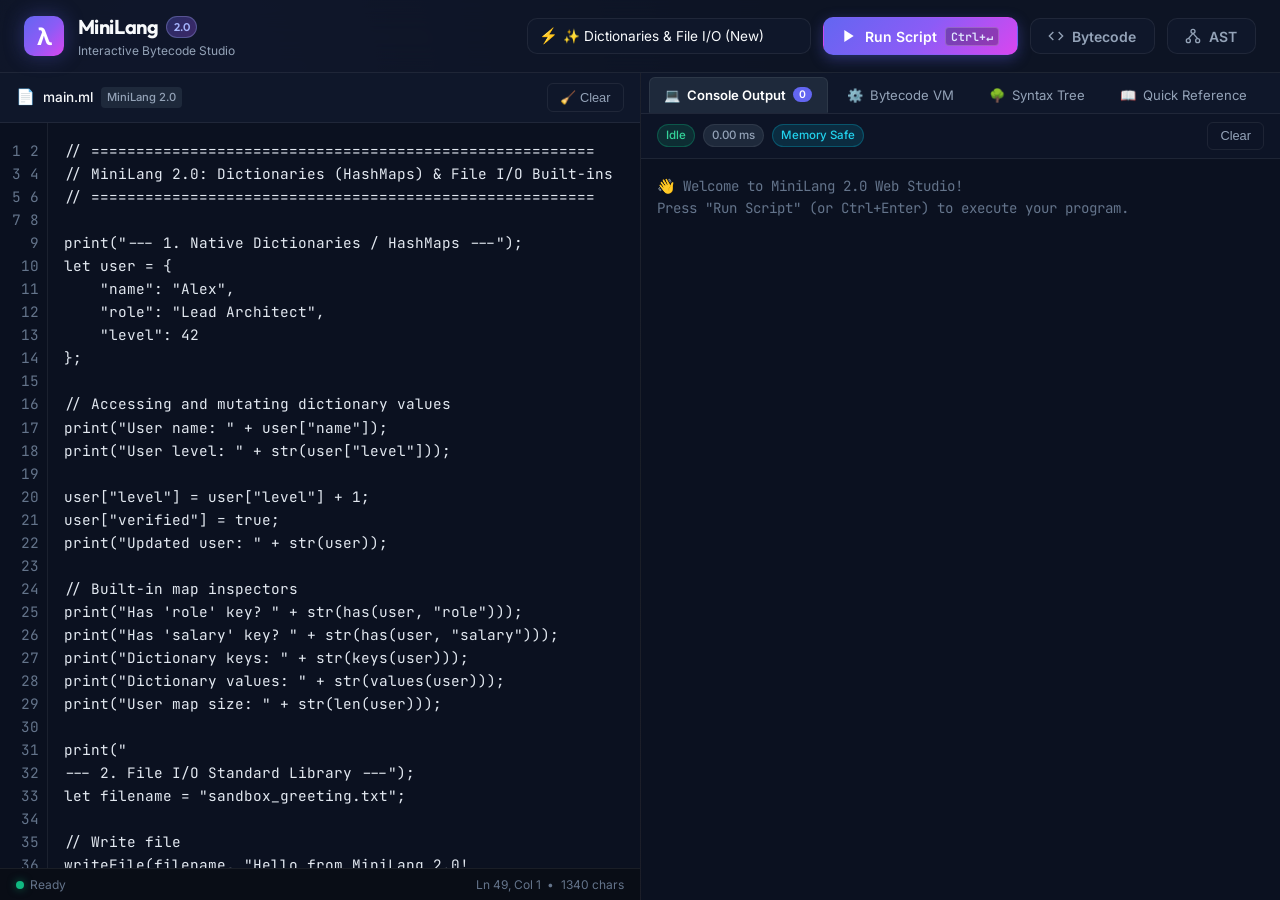
==== src/main/resources/web/index.html @ 80417041 "Upgrade MiniLang 2.0: Compiler & VM pipeline, OOP, kid-friendly syntax, standard libraries, dictiona" ====
<!DOCTYPE html>
<html lang="en">
<head>
    <meta charset="UTF-8">
    <meta name="viewport" content="width=device-width, initial-scale=1.0">
    <title>MiniLang 2.0 Studio | Interactive Playground &amp; Visual VM</title>
    <meta name="description" content="Next-generation high-performance educational language playground. Featuring Python-like OOP, safe memory, kid-friendly English syntax, and bytecode VM.">
    <!-- Google Fonts -->
    <link rel="preconnect" href="https://fonts.googleapis.com">
    <link rel="preconnect" href="https://fonts.gstatic.com" crossorigin>
    <link href="https://fonts.googleapis.com/css2?family=Inter:wght@400;500;600;700&family=JetBrains+Mono:wght@400;500;600&family=Outfit:wght@500;600;700&display=swap" rel="stylesheet">
    <link rel="stylesheet" href="style.css">
</head>
<body>
    <div class="app-container">
        <!-- Header -->
        <header class="navbar">
            <div class="nav-brand">
                <div class="brand-icon">
                    <span>λ</span>
                </div>
                <div class="brand-info">
                    <span class="brand-title">MiniLang <span class="badge-version">2.0</span></span>
                    <span class="brand-subtitle">Interactive Bytecode Studio</span>
                </div>
            </div>

            <div class="nav-actions">
                <div class="preset-selector">
                    <label for="example-select" class="visually-hidden">Select Example</label>
                    <span class="selector-icon">⚡</span>
                    <select id="example-select" aria-label="Load code example">
                        <option value="dicts_fileio">✨ Dictionaries &amp; File I/O (New)</option>
                        <option value="try_catch">🛡️ Safe Try / Catch (New)</option>
                        <option value="multiline_str">📜 Multi-line Strings (New)</option>
                        <option value="kid_friendly">🧸 Kid-Friendly English Syntax</option>
                        <option value="oop_classes">🚀 Pythonic OOP &amp; Particles</option>
                        <option value="algorithms">⚡ High-Speed Algorithms &amp; Sort</option>
                        <option value="turtle_art">🎨 Turtle &amp; ASCII Canvas</option>
                    </select>
                </div>

                <button id="run-btn" class="btn btn-primary" title="Execute script (Ctrl+Enter)">
                    <svg class="btn-icon" viewBox="0 0 24 24" fill="currentColor">
                        <polygon points="5 3 19 12 5 21 5 3"></polygon>
                    </svg>
                    <span>Run Script</span>
                    <kbd class="shortcut-kbd">Ctrl+↵</kbd>
                </button>

                <button id="bytecode-btn" class="btn btn-secondary" title="Compile and view disassembled bytecode">
                    <svg class="btn-icon" viewBox="0 0 24 24" fill="none" stroke="currentColor" stroke-width="2">
                        <polyline points="16 18 22 12 16 6"></polyline>
                        <polyline points="8 6 2 12 8 18"></polyline>
                    </svg>
                    <span>Bytecode</span>
                </button>

                <button id="ast-btn" class="btn btn-secondary" title="View Abstract Syntax Tree">
                    <svg class="btn-icon" viewBox="0 0 24 24" fill="none" stroke="currentColor" stroke-width="2">
                        <circle cx="12" cy="5" r="3"></circle>
                        <circle cx="5" cy="19" r="3"></circle>
                        <circle cx="19" cy="19" r="3"></circle>
                        <line x1="12" y1="8" x2="5" y2="16"></line>
                        <line x1="12" y1="8" x2="19" y2="16"></line>
                    </svg>
                    <span>AST</span>
                </button>
            </div>
        </header>

        <!-- Main Workspace -->
        <main class="workspace">
            <!-- Left: Code Editor Pane -->
            <section class="editor-pane" aria-label="Code Editor">
                <div class="panel-header">
                    <div class="panel-title">
                        <span class="file-icon">📄</span>
                        <span id="active-filename">main.ml</span>
                        <span class="badge-lang">MiniLang 2.0</span>
                    </div>
                    <div class="panel-tools">
                        <button id="format-btn" class="icon-btn" title="Clear Code">
                            <span>🧹 Clear</span>
                        </button>
                    </div>
                </div>

                <div class="editor-wrapper">
                    <div class="line-numbers" id="line-numbers" aria-hidden="true">1</div>
                    <textarea id="code-editor" spellcheck="false" autocomplete="off" autocapitalize="off" placeholder="Write MiniLang code here..."></textarea>
                </div>

                <div class="editor-footer">
                    <div class="status-indicator">
                        <span class="status-dot"></span>
                        <span id="editor-status">Ready</span>
                    </div>
                    <div class="cursor-info">
                        <span id="cursor-pos">Ln 1, Col 1</span>
                        <span class="separator">•</span>
                        <span id="char-count">0 chars</span>
                    </div>
                </div>
            </section>

            <!-- Right: Output & Inspection Pane -->
            <section class="output-pane" aria-label="Console and Inspection">
                <div class="tab-bar">
                    <button class="tab-btn active" data-tab="console-view">
                        <span class="tab-icon">💻</span>
                        <span>Console Output</span>
                        <span id="output-badge" class="tab-badge">0</span>
                    </button>
                    <button class="tab-btn" data-tab="bytecode-view">
                        <span class="tab-icon">⚙️</span>
                        <span>Bytecode VM</span>
                    </button>
                    <button class="tab-btn" data-tab="ast-view">
                        <span class="tab-icon">🌳</span>
                        <span>Syntax Tree</span>
                    </button>
                    <button class="tab-btn" data-tab="cheat-view">
                        <span class="tab-icon">📖</span>
                        <span>Quick Reference</span>
                    </button>
                </div>

                <div class="tab-content">
                    <!-- Tab 1: Console View -->
                    <div id="console-view" class="tab-panel active">
                        <div class="console-toolbar">
                            <div class="metrics">
                                <span id="metric-status" class="metric-pill success">Idle</span>
                                <span id="metric-time" class="metric-pill">0.00 ms</span>
                                <span class="metric-pill info">Memory Safe</span>
                            </div>
                            <button id="clear-console-btn" class="icon-btn" title="Clear Console">
                                <span>Clear</span>
                            </button>
                        </div>
                        <pre id="console-output" class="terminal-view"><span class="terminal-intro">👋 Welcome to MiniLang 2.0 Web Studio!
Press "Run Script" (or Ctrl+Enter) to execute your program.</span></pre>
                    </div>

                    <!-- Tab 2: Bytecode Disassembly -->
                    <div id="bytecode-view" class="tab-panel">
                        <div class="console-toolbar">
                            <span class="panel-subtitle">Virtual Machine Instruction Disassembly</span>
                            <button id="copy-bytecode-btn" class="icon-btn" title="Copy Bytecode">Copy</button>
                        </div>
                        <pre id="bytecode-output" class="terminal-view code-font">// Click "Bytecode" or "Run" to view VM instructions.</pre>
                    </div>

                    <!-- Tab 3: AST View -->
                    <div id="ast-view" class="tab-panel">
                        <div class="console-toolbar">
                            <span class="panel-subtitle">Hierarchical Abstract Syntax Tree</span>
                            <button id="copy-ast-btn" class="icon-btn" title="Copy AST">Copy</button>
                        </div>
                        <pre id="ast-output" class="terminal-view code-font">// Click "AST" to inspect parsed AST statements.</pre>
                    </div>

                    <!-- Tab 4: Cheatsheet / Reference -->
                    <div id="cheat-view" class="tab-panel">
                        <div class="reference-content">
                            <h3>MiniLang 2.0 Syntax Quick Reference</h3>
                            <div class="reference-grid">
                                <div class="ref-card">
                                    <h4>Dictionaries (HashMaps)</h4>
                                    <code>let user = { "name": "Alice", "age": 20 };<br>user["role"] = "Admin";<br>print(has(user, "name"));<br>print(keys(user));</code>
                                    <button class="insert-snippet-btn" data-snippet="let user = { &quot;name&quot;: &quot;Alice&quot;, &quot;score&quot;: 100 };&#10;user[&quot;rank&quot;] = &quot;Pro&quot;;&#10;print(&quot;User keys: &quot; + str(keys(user)));&#10;print(&quot;Score: &quot; + str(user[&quot;score&quot;]));">Insert</button>
                                </div>

                                <div class="ref-card">
                                    <h4>Try / Catch Exception Handling</h4>
                                    <code>try {<br>&nbsp;&nbsp;let x = 10 / 0;<br>} catch (err) {<br>&nbsp;&nbsp;print("Caught error: " + err);<br>}</code>
                                    <button class="insert-snippet-btn" data-snippet="try {&#10;    let res = 10 / 0;&#10;} catch (e) {&#10;    print(&quot;Successfully caught error: &quot; + e);&#10;}">Insert</button>
                                </div>

                                <div class="ref-card">
                                    <h4>Multi-line Strings</h4>
                                    <code>let banner = """<br>╔═════════════════╗<br>║ MiniLang 2.0    ║<br>╚═════════════════╝<br>""";<br>print(banner);</code>
                                    <button class="insert-snippet-btn" data-snippet="let art = &quot;&quot;&quot;&#10;  /\_/\  &#10; ( o.o ) &#10;  > ^ <  &#10;&quot;&quot;&quot;;&#10;print(art);">Insert</button>
                                </div>

                                <div class="ref-card">
                                    <h4>Kid-Friendly English Syntax</h4>
                                    <code>let count = 0;<br>add 5 to count;<br>multiply count by 2;<br>repeat 3 times {<br>&nbsp;&nbsp;say "Hello!";<br>}</code>
                                    <button class="insert-snippet-btn" data-snippet="let score = 10;&#10;add 5 to score;&#10;multiply score by 2;&#10;show &quot;Final score: &quot; + str(score);&#10;repeat 3 times {&#10;    say &quot;MiniLang is fun!&quot;;&#10;}">Insert</button>
                                </div>

                                <div class="ref-card">
                                    <h4>Object-Oriented Classes</h4>
                                    <code>class Point {<br>&nbsp;&nbsp;init(x, y) {<br>&nbsp;&nbsp;&nbsp;&nbsp;this.x = x;<br>&nbsp;&nbsp;&nbsp;&nbsp;this.y = y;<br>&nbsp;&nbsp;}<br>&nbsp;&nbsp;show() {<br>&nbsp;&nbsp;&nbsp;&nbsp;print("(" + str(this.x) + ")");<br>&nbsp;&nbsp;}<br>}</code>
                                    <button class="insert-snippet-btn" data-snippet="class Robot {&#10;    init(name) {&#10;        this.name = name;&#10;        this.battery = 100;&#10;    }&#10;    work() {&#10;        this.battery = this.battery - 20;&#10;        print(this.name + &quot; worked! Battery: &quot; + str(this.battery));&#10;    }&#10;}&#10;let r = Robot(&quot;Robo1&quot;);&#10;r.work();">Insert</button>
                                </div>

                                <div class="ref-card">
                                    <h4>File I/O Built-ins</h4>
                                    <code>writeFile("test.txt", "Hello!");<br>let content = readFile("test.txt");<br>appendFile("test.txt", " World");<br>deleteFile("test.txt");</code>
                                    <button class="insert-snippet-btn" data-snippet="writeFile(&quot;demo.txt&quot;, &quot;Hello from MiniLang 2.0!\n&quot;);&#10;appendFile(&quot;demo.txt&quot;, &quot;Appended line.\n&quot;);&#10;print(readFile(&quot;demo.txt&quot;));&#10;deleteFile(&quot;demo.txt&quot;);">Insert</button>
                                </div>
                            </div>
                        </div>
                    </div>
                </div>
            </section>
        </main>
    </div>

    <script src="app.js"></script>
</body>
</html>
---- src/main/resources/web/style.css ----
/* ==========================================================================
   MiniLang 2.0 Web Studio - Premium Modern Dark Design System
   Vanilla CSS with CSS Variables & Glassmorphism
   ========================================================================== */

:root {
    --bg-base: #090d16;
    --bg-surface: #0f172a;
    --bg-elevated: #1e293b;
    --bg-card: rgba(30, 41, 59, 0.7);
    --bg-glass: rgba(15, 23, 42, 0.75);

    --border-subtle: rgba(255, 255, 255, 0.07);
    --border-highlight: rgba(99, 102, 241, 0.35);

    --text-primary: #f8fafc;
    --text-secondary: #94a3b8;
    --text-muted: #64748b;

    --accent-primary: #6366f1;
    --accent-hover: #4f46e5;
    --accent-gradient: linear-gradient(135deg, #6366f1 0%, #8b5cf6 50%, #d946ef 100%);
    --accent-glow: rgba(99, 102, 241, 0.35);

    --color-success: #10b981;
    --color-warning: #f59e0b;
    --color-danger: #ef4444;
    --color-info: #06b6d4;

    --font-ui: 'Inter', -apple-system, BlinkMacSystemFont, 'Segoe UI', Roboto, sans-serif;
    --font-heading: 'Outfit', var(--font-ui);
    --font-code: 'JetBrains Mono', 'Fira Code', Menlo, Consolas, monospace;

    --radius-sm: 6px;
    --radius-md: 10px;
    --radius-lg: 14px;

    --transition-fast: 0.15s ease;
    --transition-normal: 0.25s cubic-bezier(0.4, 0, 0.2, 1);
}

* {
    box-sizing: border-box;
    margin: 0;
    padding: 0;
}

body {
    background-color: var(--bg-base);
    color: var(--text-primary);
    font-family: var(--font-ui);
    min-height: 100vh;
    display: flex;
    flex-direction: column;
    overflow-x: hidden;
    line-height: 1.5;
    -webkit-font-smoothing: antialiased;
}

.visually-hidden {
    position: absolute;
    width: 1px;
    height: 1px;
    padding: 0;
    margin: -1px;
    overflow: hidden;
    clip: rect(0, 0, 0, 0);
    border: 0;
}

/* App Container */
.app-container {
    display: flex;
    flex-direction: column;
    height: 100vh;
    background: radial-gradient(circle at 15% 10%, rgba(99, 102, 241, 0.12) 0%, transparent 45%),
                radial-gradient(circle at 85% 90%, rgba(217, 70, 239, 0.08) 0%, transparent 40%);
}

/* Navbar */
.navbar {
    display: flex;
    justify-content: space-between;
    align-items: center;
    padding: 0.75rem 1.5rem;
    background-color: var(--bg-glass);
    backdrop-filter: blur(16px);
    border-bottom: 1px solid var(--border-subtle);
    z-index: 100;
}

.nav-brand {
    display: flex;
    align-items: center;
    gap: 0.85rem;
}

.brand-icon {
    width: 40px;
    height: 40px;
    background: var(--accent-gradient);
    border-radius: var(--radius-md);
    display: flex;
    align-items: center;
    justify-content: center;
    box-shadow: 0 0 20px var(--accent-glow);
}

.brand-icon span {
    font-size: 1.5rem;
    font-weight: 700;
    color: #fff;
    font-family: var(--font-heading);
}

.brand-info {
    display: flex;
    flex-direction: column;
}

.brand-title {
    font-family: var(--font-heading);
    font-weight: 700;
    font-size: 1.25rem;
    letter-spacing: -0.02em;
    display: flex;
    align-items: center;
    gap: 0.5rem;
}

.badge-version {
    font-size: 0.7rem;
    font-weight: 600;
    padding: 2px 7px;
    border-radius: 12px;
    background: linear-gradient(135deg, rgba(99, 102, 241, 0.3), rgba(168, 85, 247, 0.3));
    color: #a5b4fc;
    border: 1px solid rgba(165, 180, 252, 0.3);
}

.brand-subtitle {
    font-size: 0.75rem;
    color: var(--text-secondary);
}

.nav-actions {
    display: flex;
    align-items: center;
    gap: 0.75rem;
}

/* Selector dropdown */
.preset-selector {
    position: relative;
    display: flex;
    align-items: center;
}

.selector-icon {
    position: absolute;
    left: 12px;
    pointer-events: none;
    font-size: 0.95rem;
}

#example-select {
    appearance: none;
    background-color: var(--bg-surface);
    border: 1px solid var(--border-subtle);
    color: var(--text-primary);
    padding: 0.55rem 2.2rem 0.55rem 2.2rem;
    border-radius: var(--radius-md);
    font-size: 0.85rem;
    font-family: var(--font-ui);
    cursor: pointer;
    outline: none;
    transition: var(--transition-fast);
}

#example-select:hover, #example-select:focus {
    border-color: var(--accent-primary);
    box-shadow: 0 0 10px var(--accent-glow);
}

/* Buttons */
.btn {
    display: inline-flex;
    align-items: center;
    gap: 0.5rem;
    padding: 0.55rem 1.1rem;
    border-radius: var(--radius-md);
    font-size: 0.875rem;
    font-weight: 600;
    font-family: var(--font-ui);
    cursor: pointer;
    border: 1px solid transparent;
    transition: var(--transition-normal);
    outline: none;
}

.btn-icon {
    width: 16px;
    height: 16px;
}

.btn-primary {
    background: var(--accent-gradient);
    color: #ffffff;
    box-shadow: 0 4px 14px rgba(99, 102, 241, 0.35);
}

.btn-primary:hover {
    transform: translateY(-1px);
    box-shadow: 0 6px 20px rgba(99, 102, 241, 0.5);
}

.btn-primary:active {
    transform: translateY(0);
}

.shortcut-kbd {
    background: rgba(0, 0, 0, 0.25);
    border: 1px solid rgba(255, 255, 255, 0.2);
    border-radius: 4px;
    padding: 1px 5px;
    font-size: 0.72rem;
    font-family: var(--font-code);
    color: #e0e7ff;
}

.btn-secondary {
    background-color: var(--bg-surface);
    color: var(--text-secondary);
    border-color: var(--border-subtle);
}

.btn-secondary:hover {
    background-color: var(--bg-elevated);
    color: var(--text-primary);
    border-color: rgba(255, 255, 255, 0.15);
}

.icon-btn {
    background: transparent;
    border: 1px solid var(--border-subtle);
    color: var(--text-secondary);
    padding: 0.35rem 0.75rem;
    border-radius: var(--radius-sm);
    font-size: 0.8rem;
    cursor: pointer;
    transition: var(--transition-fast);
}

.icon-btn:hover {
    background: var(--bg-elevated);
    color: var(--text-primary);
}

/* Workspace Layout */
.workspace {
    display: grid;
    grid-template-columns: 1fr 1fr;
    flex: 1;
    overflow: hidden;
    gap: 1px;
    background-color: var(--border-subtle);
}

/* Panels */
.editor-pane, .output-pane {
    display: flex;
    flex-direction: column;
    background-color: var(--bg-surface);
    overflow: hidden;
}

.panel-header {
    display: flex;
    justify-content: space-between;
    align-items: center;
    padding: 0.65rem 1rem;
    background-color: var(--bg-surface);
    border-bottom: 1px solid var(--border-subtle);
}

.panel-title {
    display: flex;
    align-items: center;
    gap: 0.5rem;
    font-size: 0.85rem;
    font-weight: 500;
}

.file-icon {
    font-size: 0.95rem;
}

.badge-lang {
    background-color: var(--bg-elevated);
    color: var(--text-secondary);
    font-size: 0.7rem;
    padding: 2px 6px;
    border-radius: 4px;
}

/* Editor Wrapper */
.editor-wrapper {
    display: flex;
    flex: 1;
    overflow: hidden;
    position: relative;
    background-color: #0b1120;
}

.line-numbers {
    width: 48px;
    padding: 1rem 0.5rem;
    text-align: right;
    font-family: var(--font-code);
    font-size: 0.9rem;
    line-height: 1.6;
    color: var(--text-muted);
    background-color: rgba(11, 17, 32, 0.8);
    border-right: 1px solid var(--border-subtle);
    user-select: none;
    overflow-y: hidden;
}

#code-editor {
    flex: 1;
    border: none;
    outline: none;
    resize: none;
    padding: 1rem;
    font-family: var(--font-code);
    font-size: 0.9rem;
    line-height: 1.6;
    background-color: transparent;
    color: #e2e8f0;
    white-space: pre;
    tab-size: 4;
    overflow: auto;
}

.editor-footer {
    display: flex;
    justify-content: space-between;
    align-items: center;
    padding: 0.4rem 1rem;
    background-color: var(--bg-base);
    border-top: 1px solid var(--border-subtle);
    font-size: 0.75rem;
    color: var(--text-muted);
}

.status-indicator {
    display: flex;
    align-items: center;
    gap: 0.4rem;
}

.status-dot {
    width: 8px;
    height: 8px;
    border-radius: 50%;
    background-color: var(--color-success);
    box-shadow: 0 0 8px rgba(16, 185, 129, 0.5);
}

.cursor-info {
    display: flex;
    align-items: center;
    gap: 0.4rem;
}

/* Tab Bar */
.tab-bar {
    display: flex;
    background-color: var(--bg-surface);
    border-bottom: 1px solid var(--border-subtle);
    padding: 0.25rem 0.5rem 0 0.5rem;
    gap: 0.25rem;
}

.tab-btn {
    display: flex;
    align-items: center;
    gap: 0.45rem;
    padding: 0.55rem 0.9rem;
    background: transparent;
    border: 1px solid transparent;
    border-bottom: none;
    border-radius: var(--radius-sm) var(--radius-sm) 0 0;
    color: var(--text-secondary);
    font-size: 0.82rem;
    font-family: var(--font-ui);
    cursor: pointer;
    transition: var(--transition-fast);
}

.tab-btn:hover {
    color: var(--text-primary);
    background-color: rgba(255, 255, 255, 0.03);
}

.tab-btn.active {
    color: #ffffff;
    background-color: var(--bg-elevated);
    border-color: var(--border-subtle);
    border-bottom: 1px solid var(--bg-elevated);
    font-weight: 600;
}

.tab-badge {
    background-color: var(--accent-primary);
    color: #fff;
    font-size: 0.65rem;
    padding: 1px 6px;
    border-radius: 10px;
}

/* Tab Content Panels */
.tab-content {
    flex: 1;
    overflow: hidden;
    position: relative;
    background-color: #0b1120;
}

.tab-panel {
    display: none;
    flex-direction: column;
    height: 100%;
    overflow: hidden;
}

.tab-panel.active {
    display: flex;
}

.console-toolbar {
    display: flex;
    justify-content: space-between;
    align-items: center;
    padding: 0.5rem 1rem;
    background-color: rgba(15, 23, 42, 0.6);
    border-bottom: 1px solid var(--border-subtle);
}

.panel-subtitle {
    font-size: 0.8rem;
    color: var(--text-secondary);
}

.metrics {
    display: flex;
    gap: 0.5rem;
}

.metric-pill {
    font-size: 0.72rem;
    font-weight: 500;
    padding: 2px 8px;
    border-radius: 12px;
    background-color: var(--bg-elevated);
    color: var(--text-secondary);
    border: 1px solid var(--border-subtle);
}

.metric-pill.success {
    background-color: rgba(16, 185, 129, 0.15);
    color: #34d399;
    border-color: rgba(16, 185, 129, 0.3);
}

.metric-pill.error {
    background-color: rgba(239, 68, 68, 0.15);
    color: #f87171;
    border-color: rgba(239, 68, 68, 0.3);
}

.metric-pill.info {
    background-color: rgba(6, 182, 212, 0.15);
    color: #22d3ee;
    border-color: rgba(6, 182, 212, 0.3);
}

/* Terminal & Code Views */
.terminal-view {
    flex: 1;
    padding: 1rem;
    margin: 0;
    font-family: var(--font-code);
    font-size: 0.88rem;
    line-height: 1.6;
    overflow-y: auto;
    color: #e2e8f0;
    white-space: pre-wrap;
    word-break: break-word;
}

.terminal-intro {
    color: var(--text-muted);
}

.terminal-success {
    color: #38bdf8;
}

.terminal-error {
    color: #f87171;
    background-color: rgba(239, 68, 68, 0.1);
    padding: 0.5rem;
    border-radius: var(--radius-sm);
    border-left: 3px solid #ef4444;
}

/* Reference Content */
.reference-content {
    flex: 1;
    padding: 1.25rem;
    overflow-y: auto;
}

.reference-content h3 {
    font-family: var(--font-heading);
    font-size: 1.15rem;
    margin-bottom: 1rem;
    color: var(--text-primary);
}

.reference-grid {
    display: grid;
    grid-template-columns: repeat(auto-fill, minmax(260px, 1fr));
    gap: 1rem;
}

.ref-card {
    background-color: var(--bg-card);
    border: 1px solid var(--border-subtle);
    border-radius: var(--radius-md);
    padding: 1rem;
    display: flex;
    flex-direction: column;
    justify-content: space-between;
    transition: var(--transition-fast);
}

.ref-card:hover {
    border-color: var(--border-highlight);
    transform: translateY(-2px);
    box-shadow: 0 4px 12px rgba(0, 0, 0, 0.2);
}

.ref-card h4 {
    font-size: 0.9rem;
    color: #a5b4fc;
    margin-bottom: 0.5rem;
}

.ref-card code {
    display: block;
    font-family: var(--font-code);
    font-size: 0.78rem;
    line-height: 1.5;
    background-color: rgba(11, 17, 32, 0.9);
    padding: 0.6rem;
    border-radius: var(--radius-sm);
    color: #cbd5e1;
    margin-bottom: 0.75rem;
}

.insert-snippet-btn {
    align-self: flex-start;
    background-color: var(--bg-elevated);
    border: 1px solid var(--border-subtle);
    color: var(--text-secondary);
    padding: 0.3rem 0.7rem;
    border-radius: var(--radius-sm);
    font-size: 0.75rem;
    font-weight: 500;
    cursor: pointer;
    transition: var(--transition-fast);
}

.insert-snippet-btn:hover {
    background-color: var(--accent-primary);
    color: #fff;
    border-color: var(--accent-primary);
}

/* Responsive adjustments */
@media (max-width: 900px) {
    .workspace {
        grid-template-columns: 1fr;
        grid-template-rows: 1fr 1fr;
    }
}
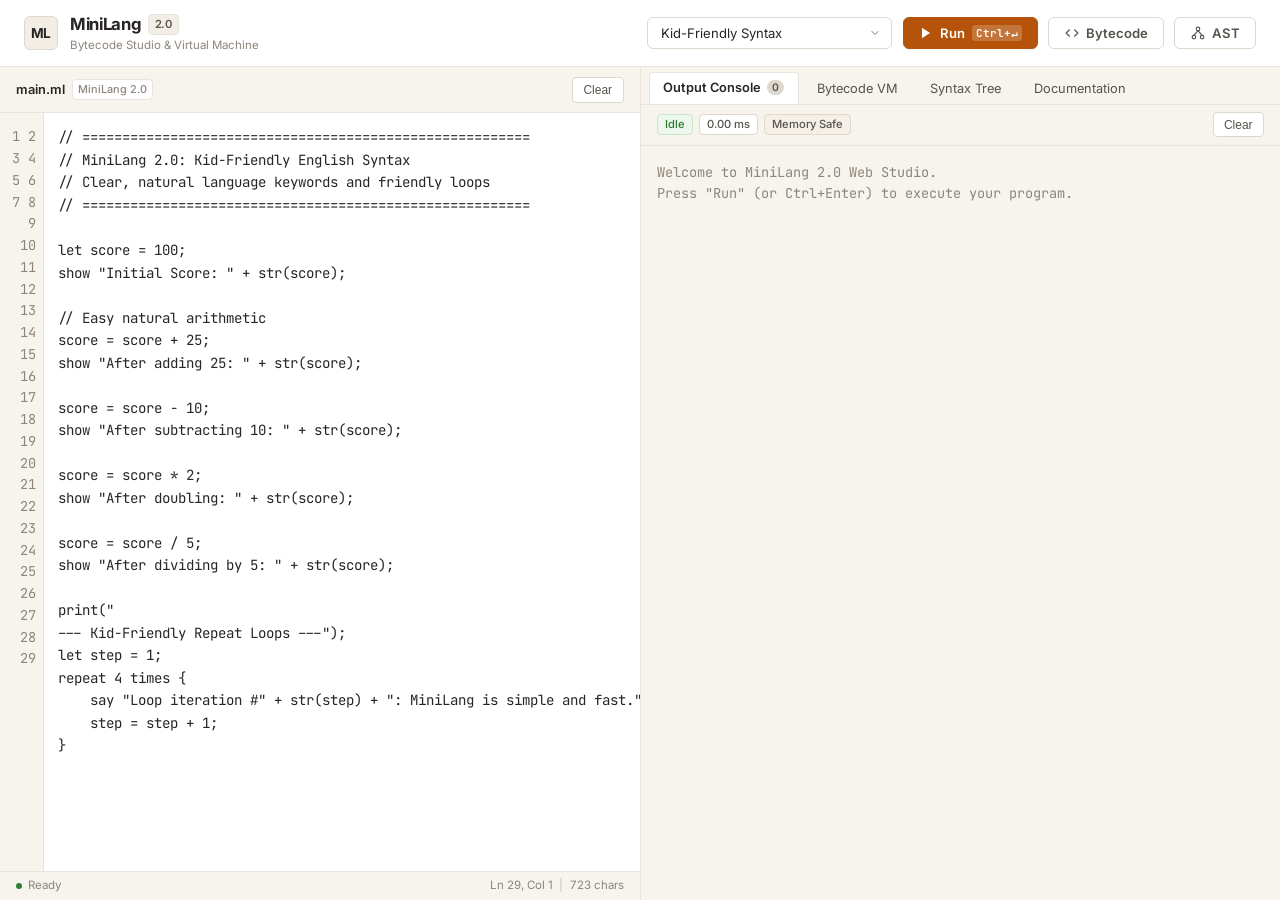
==== commit 573608ad: "Refactor Web Studio UI: soft light warm palette, flat colors, removed emojis and dictionaries dropdo" ====
--- a/src/main/resources/web/index.html
+++ b/src/main/resources/web/index.html
@@ -3,12 +3,12 @@
 <head>
     <meta charset="UTF-8">
     <meta name="viewport" content="width=device-width, initial-scale=1.0">
-    <title>MiniLang 2.0 Studio | Interactive Playground &amp; Visual VM</title>
-    <meta name="description" content="Next-generation high-performance educational language playground. Featuring Python-like OOP, safe memory, kid-friendly English syntax, and bytecode VM.">
+    <title>MiniLang 2.0 Studio | Language Workbench &amp; Virtual Machine</title>
+    <meta name="description" content="Professional lightweight programming language workbench. Features bytecode compiler, stack virtual machine, object-oriented runtime, and interactive editor.">
     <!-- Google Fonts -->
     <link rel="preconnect" href="https://fonts.googleapis.com">
     <link rel="preconnect" href="https://fonts.gstatic.com" crossorigin>
-    <link href="https://fonts.googleapis.com/css2?family=Inter:wght@400;500;600;700&family=JetBrains+Mono:wght@400;500;600&family=Outfit:wght@500;600;700&display=swap" rel="stylesheet">
+    <link href="https://fonts.googleapis.com/css2?family=Inter:wght@400;500;600;700&family=JetBrains+Mono:wght@400;500;600&display=swap" rel="stylesheet">
     <link rel="stylesheet" href="style.css">
 </head>
 <body>
@@ -17,26 +17,24 @@
         <header class="navbar">
             <div class="nav-brand">
                 <div class="brand-icon">
-                    <span>λ</span>
+                    <span>ML</span>
                 </div>
                 <div class="brand-info">
                     <span class="brand-title">MiniLang <span class="badge-version">2.0</span></span>
-                    <span class="brand-subtitle">Interactive Bytecode Studio</span>
+                    <span class="brand-subtitle">Bytecode Studio &amp; Virtual Machine</span>
                 </div>
             </div>
 
             <div class="nav-actions">
                 <div class="preset-selector">
                     <label for="example-select" class="visually-hidden">Select Example</label>
-                    <span class="selector-icon">⚡</span>
                     <select id="example-select" aria-label="Load code example">
-                        <option value="dicts_fileio">✨ Dictionaries &amp; File I/O (New)</option>
-                        <option value="try_catch">🛡️ Safe Try / Catch (New)</option>
-                        <option value="multiline_str">📜 Multi-line Strings (New)</option>
-                        <option value="kid_friendly">🧸 Kid-Friendly English Syntax</option>
-                        <option value="oop_classes">🚀 Pythonic OOP &amp; Particles</option>
-                        <option value="algorithms">⚡ High-Speed Algorithms &amp; Sort</option>
-                        <option value="turtle_art">🎨 Turtle &amp; ASCII Canvas</option>
+                        <option value="kid_friendly">Kid-Friendly Syntax</option>
+                        <option value="oop_classes">Object-Oriented Classes</option>
+                        <option value="algorithms">High-Speed Algorithms</option>
+                        <option value="try_catch">Exception Handling (Try / Catch)</option>
+                        <option value="multiline_str">Multi-line Strings</option>
+                        <option value="turtle_art">ASCII Canvas &amp; Shapes</option>
                     </select>
                 </div>
 
@@ -44,7 +42,7 @@
                     <svg class="btn-icon" viewBox="0 0 24 24" fill="currentColor">
                         <polygon points="5 3 19 12 5 21 5 3"></polygon>
                     </svg>
-                    <span>Run Script</span>
+                    <span>Run</span>
                     <kbd class="shortcut-kbd">Ctrl+↵</kbd>
                 </button>
 
@@ -75,13 +73,12 @@
             <section class="editor-pane" aria-label="Code Editor">
                 <div class="panel-header">
                     <div class="panel-title">
-                        <span class="file-icon">📄</span>
-                        <span id="active-filename">main.ml</span>
+                        <span class="file-label">main.ml</span>
                         <span class="badge-lang">MiniLang 2.0</span>
                     </div>
                     <div class="panel-tools">
                         <button id="format-btn" class="icon-btn" title="Clear Code">
-                            <span>🧹 Clear</span>
+                            <span>Clear</span>
                         </button>
                     </div>
                 </div>
@@ -98,7 +95,7 @@
                     </div>
                     <div class="cursor-info">
                         <span id="cursor-pos">Ln 1, Col 1</span>
-                        <span class="separator">•</span>
+                        <span class="separator">|</span>
                         <span id="char-count">0 chars</span>
                     </div>
                 </div>
@@ -108,21 +105,17 @@
             <section class="output-pane" aria-label="Console and Inspection">
                 <div class="tab-bar">
                     <button class="tab-btn active" data-tab="console-view">
-                        <span class="tab-icon">💻</span>
-                        <span>Console Output</span>
+                        <span>Output Console</span>
                         <span id="output-badge" class="tab-badge">0</span>
                     </button>
                     <button class="tab-btn" data-tab="bytecode-view">
-                        <span class="tab-icon">⚙️</span>
                         <span>Bytecode VM</span>
                     </button>
                     <button class="tab-btn" data-tab="ast-view">
-                        <span class="tab-icon">🌳</span>
                         <span>Syntax Tree</span>
                     </button>
                     <button class="tab-btn" data-tab="cheat-view">
-                        <span class="tab-icon">📖</span>
-                        <span>Quick Reference</span>
+                        <span>Documentation</span>
                     </button>
                 </div>
 
@@ -139,8 +132,8 @@
                                 <span>Clear</span>
                             </button>
                         </div>
-                        <pre id="console-output" class="terminal-view"><span class="terminal-intro">👋 Welcome to MiniLang 2.0 Web Studio!
-Press "Run Script" (or Ctrl+Enter) to execute your program.</span></pre>
+                        <pre id="console-output" class="terminal-view"><span class="terminal-intro">Welcome to MiniLang 2.0 Web Studio.
+Press "Run" (or Ctrl+Enter) to execute your program.</span></pre>
                     </div>
 
                     <!-- Tab 2: Bytecode Disassembly -->
@@ -164,42 +157,42 @@
                     <!-- Tab 4: Cheatsheet / Reference -->
                     <div id="cheat-view" class="tab-panel">
                         <div class="reference-content">
-                            <h3>MiniLang 2.0 Syntax Quick Reference</h3>
+                            <h3>MiniLang 2.0 Syntax Reference</h3>
                             <div class="reference-grid">
                                 <div class="ref-card">
-                                    <h4>Dictionaries (HashMaps)</h4>
-                                    <code>let user = { "name": "Alice", "age": 20 };<br>user["role"] = "Admin";<br>print(has(user, "name"));<br>print(keys(user));</code>
-                                    <button class="insert-snippet-btn" data-snippet="let user = { &quot;name&quot;: &quot;Alice&quot;, &quot;score&quot;: 100 };&#10;user[&quot;rank&quot;] = &quot;Pro&quot;;&#10;print(&quot;User keys: &quot; + str(keys(user)));&#10;print(&quot;Score: &quot; + str(user[&quot;score&quot;]));">Insert</button>
+                                    <h4>Kid-Friendly English Syntax</h4>
+                                    <code>score = 10;<br>score = score + 5;<br>score = score * 2;<br>show "Final: " + str(score);<br>repeat 3 times {<br>&nbsp;&nbsp;say "Hello";<br>}</code>
+                                    <button class="insert-snippet-btn" data-snippet="score = 10;&#10;score = score + 5;&#10;score = score * 2;&#10;show &quot;Final score: &quot; + str(score);&#10;repeat 3 times {&#10;    say &quot;MiniLang is simple and fast.&quot;;&#10;}">Insert Snippet</button>
+                                </div>
+
+                                <div class="ref-card">
+                                    <h4>Object-Oriented Classes</h4>
+                                    <code>class Point {<br>&nbsp;&nbsp;init(x, y) {<br>&nbsp;&nbsp;&nbsp;&nbsp;this.x = x;<br>&nbsp;&nbsp;&nbsp;&nbsp;this.y = y;<br>&nbsp;&nbsp;}<br>&nbsp;&nbsp;show() {<br>&nbsp;&nbsp;&nbsp;&nbsp;print("(" + str(this.x) + ")");<br>&nbsp;&nbsp;}<br>}</code>
+                                    <button class="insert-snippet-btn" data-snippet="class Vector {&#10;    init(x, y) {&#10;        this.x = x;&#10;        this.y = y;&#10;    }&#10;    length() {&#10;        return sqrt(this.x * this.x + this.y * this.y);&#10;    }&#10;}&#10;let v = Vector(3, 4);&#10;print(&quot;Length: &quot; + str(v.length()));">Insert Snippet</button>
                                 </div>
 
                                 <div class="ref-card">
                                     <h4>Try / Catch Exception Handling</h4>
                                     <code>try {<br>&nbsp;&nbsp;let x = 10 / 0;<br>} catch (err) {<br>&nbsp;&nbsp;print("Caught error: " + err);<br>}</code>
-                                    <button class="insert-snippet-btn" data-snippet="try {&#10;    let res = 10 / 0;&#10;} catch (e) {&#10;    print(&quot;Successfully caught error: &quot; + e);&#10;}">Insert</button>
+                                    <button class="insert-snippet-btn" data-snippet="try {&#10;    let res = 10 / 0;&#10;} catch (e) {&#10;    print(&quot;Successfully handled error: &quot; + e);&#10;}">Insert Snippet</button>
                                 </div>
 
                                 <div class="ref-card">
                                     <h4>Multi-line Strings</h4>
-                                    <code>let banner = """<br>╔═════════════════╗<br>║ MiniLang 2.0    ║<br>╚═════════════════╝<br>""";<br>print(banner);</code>
-                                    <button class="insert-snippet-btn" data-snippet="let art = &quot;&quot;&quot;&#10;  /\_/\  &#10; ( o.o ) &#10;  > ^ <  &#10;&quot;&quot;&quot;;&#10;print(art);">Insert</button>
-                                </div>
-
-                                <div class="ref-card">
-                                    <h4>Kid-Friendly English Syntax</h4>
-                                    <code>let count = 0;<br>add 5 to count;<br>multiply count by 2;<br>repeat 3 times {<br>&nbsp;&nbsp;say "Hello!";<br>}</code>
-                                    <button class="insert-snippet-btn" data-snippet="let score = 10;&#10;add 5 to score;&#10;multiply score by 2;&#10;show &quot;Final score: &quot; + str(score);&#10;repeat 3 times {&#10;    say &quot;MiniLang is fun!&quot;;&#10;}">Insert</button>
-                                </div>
-
-                                <div class="ref-card">
-                                    <h4>Object-Oriented Classes</h4>
-                                    <code>class Point {<br>&nbsp;&nbsp;init(x, y) {<br>&nbsp;&nbsp;&nbsp;&nbsp;this.x = x;<br>&nbsp;&nbsp;&nbsp;&nbsp;this.y = y;<br>&nbsp;&nbsp;}<br>&nbsp;&nbsp;show() {<br>&nbsp;&nbsp;&nbsp;&nbsp;print("(" + str(this.x) + ")");<br>&nbsp;&nbsp;}<br>}</code>
-                                    <button class="insert-snippet-btn" data-snippet="class Robot {&#10;    init(name) {&#10;        this.name = name;&#10;        this.battery = 100;&#10;    }&#10;    work() {&#10;        this.battery = this.battery - 20;&#10;        print(this.name + &quot; worked! Battery: &quot; + str(this.battery));&#10;    }&#10;}&#10;let r = Robot(&quot;Robo1&quot;);&#10;r.work();">Insert</button>
-                                </div>
-
-                                <div class="ref-card">
-                                    <h4>File I/O Built-ins</h4>
-                                    <code>writeFile("test.txt", "Hello!");<br>let content = readFile("test.txt");<br>appendFile("test.txt", " World");<br>deleteFile("test.txt");</code>
-                                    <button class="insert-snippet-btn" data-snippet="writeFile(&quot;demo.txt&quot;, &quot;Hello from MiniLang 2.0!\n&quot;);&#10;appendFile(&quot;demo.txt&quot;, &quot;Appended line.\n&quot;);&#10;print(readFile(&quot;demo.txt&quot;));&#10;deleteFile(&quot;demo.txt&quot;);">Insert</button>
+                                    <code>let banner = """<br>+-----------------+<br>| MiniLang 2.0    |<br>+-----------------+<br>""";<br>print(banner);</code>
+                                    <button class="insert-snippet-btn" data-snippet="let text = &quot;&quot;&quot;&#10;MiniLang 2.0:&#10;  - High-performance bytecode compiler&#10;  - Stack virtual machine&#10;  - Memory-safe execution&#10;&quot;&quot;&quot;;&#10;print(text);">Insert Snippet</button>
+                                </div>
+
+                                <div class="ref-card">
+                                    <h4>Algorithms and Sorting</h4>
+                                    <code>let nums = [5, 2, 8, 1, 9];<br>let sorted = sort(nums);<br>print(sorted);</code>
+                                    <button class="insert-snippet-btn" data-snippet="let data = [42, 17, 88, 3, 99, 12];&#10;print(&quot;Original: &quot; + str(data));&#10;print(&quot;Sorted:   &quot; + str(sort(data)));&#10;print(&quot;Median:   &quot; + str(median(data)));">Insert Snippet</button>
+                                </div>
+
+                                <div class="ref-card">
+                                    <h4>Mathematical Built-ins</h4>
+                                    <code>let r = sqrt(144);<br>let p = pow(2, 8);<br>print(r);<br>print(p);</code>
+                                    <button class="insert-snippet-btn" data-snippet="print(&quot;Square root of 256: &quot; + str(sqrt(256)));&#10;print(&quot;2 to power 10:      &quot; + str(pow(2, 10)));&#10;print(&quot;Round 3.84:         &quot; + str(round(3.84)));">Insert Snippet</button>
                                 </div>
                             </div>
                         </div>
--- a/src/main/resources/web/style.css
+++ b/src/main/resources/web/style.css
@@ -1,42 +1,55 @@
 /* ==========================================================================
-   MiniLang 2.0 Web Studio - Premium Modern Dark Design System
-   Vanilla CSS with CSS Variables & Glassmorphism
+   MiniLang 2.0 Web Studio - Professional Light Warm Design System
+   Soft tone warm palette, solid flat colors, zero gradients or glow effects
    ========================================================================== */
 
 :root {
-    --bg-base: #090d16;
-    --bg-surface: #0f172a;
-    --bg-elevated: #1e293b;
-    --bg-card: rgba(30, 41, 59, 0.7);
-    --bg-glass: rgba(15, 23, 42, 0.75);
-
-    --border-subtle: rgba(255, 255, 255, 0.07);
-    --border-highlight: rgba(99, 102, 241, 0.35);
-
-    --text-primary: #f8fafc;
-    --text-secondary: #94a3b8;
-    --text-muted: #64748b;
-
-    --accent-primary: #6366f1;
-    --accent-hover: #4f46e5;
-    --accent-gradient: linear-gradient(135deg, #6366f1 0%, #8b5cf6 50%, #d946ef 100%);
-    --accent-glow: rgba(99, 102, 241, 0.35);
-
-    --color-success: #10b981;
-    --color-warning: #f59e0b;
-    --color-danger: #ef4444;
-    --color-info: #06b6d4;
-
+    /* Warm Soft Palette */
+    --bg-base: #fbf9f6;
+    --bg-surface: #ffffff;
+    --bg-subtle: #f7f4ee;
+    --bg-elevated: #f2eee6;
+    --bg-card: #ffffff;
+
+    --border-subtle: #e8e4dc;
+    --border-medium: #ddd7cd;
+    --border-strong: #c8c0b2;
+
+    --text-primary: #292524;
+    --text-secondary: #57534e;
+    --text-muted: #8c857b;
+
+    /* Solid Warm Terracotta / Bronze Accent (NO Gradients) */
+    --accent-primary: #b45309;
+    --accent-hover: #92400e;
+    --accent-subtle: #fef3c7;
+    --accent-text: #78350f;
+
+    /* Clean Status Colors (Solid) */
+    --color-success-bg: #edf7ed;
+    --color-success-text: #2e7d32;
+    --color-success-border: #c8e6c9;
+
+    --color-error-bg: #fef2f2;
+    --color-error-text: #b91c1c;
+    --color-error-border: #fecaca;
+
+    --color-info-bg: #f4f0e8;
+    --color-info-text: #57534e;
+    --color-info-border: #e0d8cb;
+
+    /* Typography */
     --font-ui: 'Inter', -apple-system, BlinkMacSystemFont, 'Segoe UI', Roboto, sans-serif;
-    --font-heading: 'Outfit', var(--font-ui);
     --font-code: 'JetBrains Mono', 'Fira Code', Menlo, Consolas, monospace;
 
-    --radius-sm: 6px;
-    --radius-md: 10px;
-    --radius-lg: 14px;
+    --radius-sm: 4px;
+    --radius-md: 6px;
+    --radius-lg: 8px;
+
+    --shadow-subtle: 0 1px 2px rgba(0, 0, 0, 0.05);
+    --shadow-card: 0 1px 3px rgba(0, 0, 0, 0.06), 0 1px 2px rgba(0, 0, 0, 0.04);
 
     --transition-fast: 0.15s ease;
-    --transition-normal: 0.25s cubic-bezier(0.4, 0, 0.2, 1);
 }
 
 * {
@@ -73,8 +86,7 @@
     display: flex;
     flex-direction: column;
     height: 100vh;
-    background: radial-gradient(circle at 15% 10%, rgba(99, 102, 241, 0.12) 0%, transparent 45%),
-                radial-gradient(circle at 85% 90%, rgba(217, 70, 239, 0.08) 0%, transparent 40%);
+    background-color: var(--bg-base);
 }
 
 /* Navbar */
@@ -83,8 +95,7 @@
     justify-content: space-between;
     align-items: center;
     padding: 0.75rem 1.5rem;
-    background-color: var(--bg-glass);
-    backdrop-filter: blur(16px);
+    background-color: var(--bg-surface);
     border-bottom: 1px solid var(--border-subtle);
     z-index: 100;
 }
@@ -92,25 +103,25 @@
 .nav-brand {
     display: flex;
     align-items: center;
-    gap: 0.85rem;
+    gap: 0.75rem;
 }
 
 .brand-icon {
-    width: 40px;
-    height: 40px;
-    background: var(--accent-gradient);
+    width: 34px;
+    height: 34px;
+    background-color: var(--bg-elevated);
+    border: 1px solid var(--border-medium);
     border-radius: var(--radius-md);
     display: flex;
     align-items: center;
     justify-content: center;
-    box-shadow: 0 0 20px var(--accent-glow);
 }
 
 .brand-icon span {
-    font-size: 1.5rem;
+    font-size: 0.85rem;
     font-weight: 700;
-    color: #fff;
-    font-family: var(--font-heading);
+    color: var(--text-primary);
+    letter-spacing: -0.03em;
 }
 
 .brand-info {
@@ -119,34 +130,34 @@
 }
 
 .brand-title {
-    font-family: var(--font-heading);
     font-weight: 700;
-    font-size: 1.25rem;
+    font-size: 1.05rem;
     letter-spacing: -0.02em;
-    display: flex;
-    align-items: center;
-    gap: 0.5rem;
+    color: var(--text-primary);
+    display: flex;
+    align-items: center;
+    gap: 0.4rem;
 }
 
 .badge-version {
     font-size: 0.7rem;
     font-weight: 600;
-    padding: 2px 7px;
-    border-radius: 12px;
-    background: linear-gradient(135deg, rgba(99, 102, 241, 0.3), rgba(168, 85, 247, 0.3));
-    color: #a5b4fc;
-    border: 1px solid rgba(165, 180, 252, 0.3);
+    padding: 1px 6px;
+    border-radius: var(--radius-sm);
+    background-color: var(--bg-elevated);
+    color: var(--text-secondary);
+    border: 1px solid var(--border-subtle);
 }
 
 .brand-subtitle {
-    font-size: 0.75rem;
-    color: var(--text-secondary);
+    font-size: 0.72rem;
+    color: var(--text-muted);
 }
 
 .nav-actions {
     display: flex;
     align-items: center;
-    gap: 0.75rem;
+    gap: 0.65rem;
 }
 
 /* Selector dropdown */
@@ -156,104 +167,104 @@
     align-items: center;
 }
 
-.selector-icon {
-    position: absolute;
-    left: 12px;
-    pointer-events: none;
-    font-size: 0.95rem;
-}
-
 #example-select {
     appearance: none;
     background-color: var(--bg-surface);
-    border: 1px solid var(--border-subtle);
-    color: var(--text-primary);
-    padding: 0.55rem 2.2rem 0.55rem 2.2rem;
+    border: 1px solid var(--border-medium);
+    color: var(--text-primary);
+    padding: 0.45rem 1.75rem 0.45rem 0.85rem;
     border-radius: var(--radius-md);
-    font-size: 0.85rem;
+    font-size: 0.82rem;
     font-family: var(--font-ui);
     cursor: pointer;
     outline: none;
     transition: var(--transition-fast);
-}
-
-#example-select:hover, #example-select:focus {
+    background-image: url("data:image/svg+xml,%3Csvg xmlns='http://www.w3.org/2000/svg' width='12' height='12' viewBox='0 0 24 24' fill='none' stroke='%2378716c' stroke-width='2' stroke-linecap='round' stroke-linejoin='round'%3E%3Cpolyline points='6 9 12 15 18 9'%3E%3C/polyline%3E%3C/svg%3E");
+    background-repeat: no-repeat;
+    background-position: right 0.65rem center;
+}
+
+#example-select:hover {
+    border-color: var(--border-strong);
+}
+
+#example-select:focus {
     border-color: var(--accent-primary);
-    box-shadow: 0 0 10px var(--accent-glow);
 }
 
 /* Buttons */
 .btn {
     display: inline-flex;
     align-items: center;
-    gap: 0.5rem;
-    padding: 0.55rem 1.1rem;
+    gap: 0.45rem;
+    padding: 0.45rem 0.95rem;
     border-radius: var(--radius-md);
-    font-size: 0.875rem;
+    font-size: 0.82rem;
     font-weight: 600;
     font-family: var(--font-ui);
     cursor: pointer;
     border: 1px solid transparent;
-    transition: var(--transition-normal);
+    transition: var(--transition-fast);
     outline: none;
 }
 
 .btn-icon {
-    width: 16px;
-    height: 16px;
+    width: 14px;
+    height: 14px;
 }
 
 .btn-primary {
-    background: var(--accent-gradient);
+    background-color: var(--accent-primary);
     color: #ffffff;
-    box-shadow: 0 4px 14px rgba(99, 102, 241, 0.35);
+    border-color: var(--accent-primary);
+    box-shadow: var(--shadow-subtle);
 }
 
 .btn-primary:hover {
-    transform: translateY(-1px);
-    box-shadow: 0 6px 20px rgba(99, 102, 241, 0.5);
+    background-color: var(--accent-hover);
+    border-color: var(--accent-hover);
 }
 
 .btn-primary:active {
-    transform: translateY(0);
+    transform: translateY(1px);
 }
 
 .shortcut-kbd {
-    background: rgba(0, 0, 0, 0.25);
-    border: 1px solid rgba(255, 255, 255, 0.2);
-    border-radius: 4px;
-    padding: 1px 5px;
-    font-size: 0.72rem;
+    background: rgba(255, 255, 255, 0.2);
+    border-radius: 3px;
+    padding: 1px 4px;
+    font-size: 0.68rem;
     font-family: var(--font-code);
-    color: #e0e7ff;
+    color: #ffffff;
 }
 
 .btn-secondary {
     background-color: var(--bg-surface);
     color: var(--text-secondary);
-    border-color: var(--border-subtle);
+    border-color: var(--border-medium);
 }
 
 .btn-secondary:hover {
-    background-color: var(--bg-elevated);
-    color: var(--text-primary);
-    border-color: rgba(255, 255, 255, 0.15);
+    background-color: var(--bg-subtle);
+    color: var(--text-primary);
+    border-color: var(--border-strong);
 }
 
 .icon-btn {
-    background: transparent;
-    border: 1px solid var(--border-subtle);
+    background-color: var(--bg-surface);
+    border: 1px solid var(--border-medium);
     color: var(--text-secondary);
-    padding: 0.35rem 0.75rem;
+    padding: 0.3rem 0.65rem;
     border-radius: var(--radius-sm);
-    font-size: 0.8rem;
+    font-size: 0.75rem;
     cursor: pointer;
     transition: var(--transition-fast);
 }
 
 .icon-btn:hover {
-    background: var(--bg-elevated);
-    color: var(--text-primary);
+    background-color: var(--bg-subtle);
+    color: var(--text-primary);
+    border-color: var(--border-strong);
 }
 
 /* Workspace Layout */
@@ -278,29 +289,31 @@
     display: flex;
     justify-content: space-between;
     align-items: center;
-    padding: 0.65rem 1rem;
-    background-color: var(--bg-surface);
+    padding: 0.55rem 1rem;
+    background-color: var(--bg-subtle);
     border-bottom: 1px solid var(--border-subtle);
 }
 
 .panel-title {
     display: flex;
     align-items: center;
-    gap: 0.5rem;
-    font-size: 0.85rem;
+    gap: 0.45rem;
+    font-size: 0.8rem;
     font-weight: 500;
 }
 
-.file-icon {
-    font-size: 0.95rem;
+.file-label {
+    font-weight: 600;
+    color: var(--text-primary);
 }
 
 .badge-lang {
-    background-color: var(--bg-elevated);
-    color: var(--text-secondary);
-    font-size: 0.7rem;
-    padding: 2px 6px;
-    border-radius: 4px;
+    background-color: var(--bg-surface);
+    border: 1px solid var(--border-subtle);
+    color: var(--text-muted);
+    font-size: 0.68rem;
+    padding: 1px 5px;
+    border-radius: var(--radius-sm);
 }
 
 /* Editor Wrapper */
@@ -309,18 +322,18 @@
     flex: 1;
     overflow: hidden;
     position: relative;
-    background-color: #0b1120;
+    background-color: #ffffff;
 }
 
 .line-numbers {
-    width: 48px;
-    padding: 1rem 0.5rem;
+    width: 44px;
+    padding: 0.85rem 0.45rem;
     text-align: right;
     font-family: var(--font-code);
-    font-size: 0.9rem;
+    font-size: 0.85rem;
     line-height: 1.6;
     color: var(--text-muted);
-    background-color: rgba(11, 17, 32, 0.8);
+    background-color: var(--bg-subtle);
     border-right: 1px solid var(--border-subtle);
     user-select: none;
     overflow-y: hidden;
@@ -331,12 +344,12 @@
     border: none;
     outline: none;
     resize: none;
-    padding: 1rem;
+    padding: 0.85rem;
     font-family: var(--font-code);
-    font-size: 0.9rem;
+    font-size: 0.88rem;
     line-height: 1.6;
     background-color: transparent;
-    color: #e2e8f0;
+    color: var(--text-primary);
     white-space: pre;
     tab-size: 4;
     overflow: auto;
@@ -346,53 +359,56 @@
     display: flex;
     justify-content: space-between;
     align-items: center;
-    padding: 0.4rem 1rem;
-    background-color: var(--bg-base);
+    padding: 0.35rem 1rem;
+    background-color: var(--bg-subtle);
     border-top: 1px solid var(--border-subtle);
-    font-size: 0.75rem;
+    font-size: 0.72rem;
     color: var(--text-muted);
 }
 
 .status-indicator {
     display: flex;
     align-items: center;
+    gap: 0.35rem;
+}
+
+.status-dot {
+    width: 6px;
+    height: 6px;
+    border-radius: 50%;
+    background-color: var(--color-success-text);
+}
+
+.cursor-info {
+    display: flex;
+    align-items: center;
     gap: 0.4rem;
 }
 
-.status-dot {
-    width: 8px;
-    height: 8px;
-    border-radius: 50%;
-    background-color: var(--color-success);
-    box-shadow: 0 0 8px rgba(16, 185, 129, 0.5);
-}
-
-.cursor-info {
-    display: flex;
-    align-items: center;
-    gap: 0.4rem;
+.separator {
+    color: var(--border-strong);
 }
 
 /* Tab Bar */
 .tab-bar {
     display: flex;
-    background-color: var(--bg-surface);
+    background-color: var(--bg-subtle);
     border-bottom: 1px solid var(--border-subtle);
-    padding: 0.25rem 0.5rem 0 0.5rem;
-    gap: 0.25rem;
+    padding: 0.3rem 0.5rem 0 0.5rem;
+    gap: 0.2rem;
 }
 
 .tab-btn {
     display: flex;
     align-items: center;
-    gap: 0.45rem;
-    padding: 0.55rem 0.9rem;
+    gap: 0.4rem;
+    padding: 0.45rem 0.85rem;
     background: transparent;
     border: 1px solid transparent;
     border-bottom: none;
     border-radius: var(--radius-sm) var(--radius-sm) 0 0;
     color: var(--text-secondary);
-    font-size: 0.82rem;
+    font-size: 0.8rem;
     font-family: var(--font-ui);
     cursor: pointer;
     transition: var(--transition-fast);
@@ -400,23 +416,23 @@
 
 .tab-btn:hover {
     color: var(--text-primary);
-    background-color: rgba(255, 255, 255, 0.03);
+    background-color: rgba(0, 0, 0, 0.02);
 }
 
 .tab-btn.active {
-    color: #ffffff;
-    background-color: var(--bg-elevated);
+    color: var(--text-primary);
+    background-color: var(--bg-surface);
     border-color: var(--border-subtle);
-    border-bottom: 1px solid var(--bg-elevated);
+    border-bottom: 1px solid var(--bg-surface);
     font-weight: 600;
 }
 
 .tab-badge {
-    background-color: var(--accent-primary);
-    color: #fff;
+    background-color: var(--border-medium);
+    color: var(--text-secondary);
     font-size: 0.65rem;
-    padding: 1px 6px;
-    border-radius: 10px;
+    padding: 1px 5px;
+    border-radius: 8px;
 }
 
 /* Tab Content Panels */
@@ -424,7 +440,7 @@
     flex: 1;
     overflow: hidden;
     position: relative;
-    background-color: #0b1120;
+    background-color: var(--bg-surface);
 }
 
 .tab-panel {
@@ -442,47 +458,47 @@
     display: flex;
     justify-content: space-between;
     align-items: center;
-    padding: 0.5rem 1rem;
-    background-color: rgba(15, 23, 42, 0.6);
+    padding: 0.45rem 1rem;
+    background-color: var(--bg-subtle);
     border-bottom: 1px solid var(--border-subtle);
 }
 
 .panel-subtitle {
-    font-size: 0.8rem;
+    font-size: 0.78rem;
+    color: var(--text-muted);
+}
+
+.metrics {
+    display: flex;
+    gap: 0.4rem;
+}
+
+.metric-pill {
+    font-size: 0.7rem;
+    font-weight: 500;
+    padding: 1px 7px;
+    border-radius: var(--radius-sm);
+    background-color: var(--bg-surface);
     color: var(--text-secondary);
-}
-
-.metrics {
-    display: flex;
-    gap: 0.5rem;
-}
-
-.metric-pill {
-    font-size: 0.72rem;
-    font-weight: 500;
-    padding: 2px 8px;
-    border-radius: 12px;
-    background-color: var(--bg-elevated);
-    color: var(--text-secondary);
-    border: 1px solid var(--border-subtle);
+    border: 1px solid var(--border-medium);
 }
 
 .metric-pill.success {
-    background-color: rgba(16, 185, 129, 0.15);
-    color: #34d399;
-    border-color: rgba(16, 185, 129, 0.3);
+    background-color: var(--color-success-bg);
+    color: var(--color-success-text);
+    border-color: var(--color-success-border);
 }
 
 .metric-pill.error {
-    background-color: rgba(239, 68, 68, 0.15);
-    color: #f87171;
-    border-color: rgba(239, 68, 68, 0.3);
+    background-color: var(--color-error-bg);
+    color: var(--color-error-text);
+    border-color: var(--color-error-border);
 }
 
 .metric-pill.info {
-    background-color: rgba(6, 182, 212, 0.15);
-    color: #22d3ee;
-    border-color: rgba(6, 182, 212, 0.3);
+    background-color: var(--color-info-bg);
+    color: var(--color-info-text);
+    border-color: var(--color-info-border);
 }
 
 /* Terminal & Code Views */
@@ -491,10 +507,11 @@
     padding: 1rem;
     margin: 0;
     font-family: var(--font-code);
-    font-size: 0.88rem;
+    font-size: 0.85rem;
     line-height: 1.6;
     overflow-y: auto;
-    color: #e2e8f0;
+    color: var(--text-primary);
+    background-color: var(--bg-subtle);
     white-space: pre-wrap;
     word-break: break-word;
 }
@@ -504,27 +521,28 @@
 }
 
 .terminal-success {
-    color: #38bdf8;
+    color: #1e3a29;
 }
 
 .terminal-error {
-    color: #f87171;
-    background-color: rgba(239, 68, 68, 0.1);
-    padding: 0.5rem;
+    color: var(--color-error-text);
+    background-color: var(--color-error-bg);
+    padding: 0.65rem;
     border-radius: var(--radius-sm);
-    border-left: 3px solid #ef4444;
-}
-
-/* Reference Content */
+    border-left: 3px solid var(--color-error-text);
+}
+
+/* Documentation Content */
 .reference-content {
     flex: 1;
     padding: 1.25rem;
     overflow-y: auto;
+    background-color: var(--bg-base);
 }
 
 .reference-content h3 {
-    font-family: var(--font-heading);
-    font-size: 1.15rem;
+    font-size: 1.05rem;
+    font-weight: 600;
     margin-bottom: 1rem;
     color: var(--text-primary);
 }
@@ -532,52 +550,53 @@
 .reference-grid {
     display: grid;
     grid-template-columns: repeat(auto-fill, minmax(260px, 1fr));
-    gap: 1rem;
+    gap: 0.85rem;
 }
 
 .ref-card {
     background-color: var(--bg-card);
     border: 1px solid var(--border-subtle);
     border-radius: var(--radius-md);
-    padding: 1rem;
+    padding: 0.9rem;
     display: flex;
     flex-direction: column;
     justify-content: space-between;
+    box-shadow: var(--shadow-subtle);
     transition: var(--transition-fast);
 }
 
 .ref-card:hover {
-    border-color: var(--border-highlight);
-    transform: translateY(-2px);
-    box-shadow: 0 4px 12px rgba(0, 0, 0, 0.2);
+    border-color: var(--border-strong);
 }
 
 .ref-card h4 {
-    font-size: 0.9rem;
-    color: #a5b4fc;
-    margin-bottom: 0.5rem;
+    font-size: 0.85rem;
+    font-weight: 600;
+    color: var(--text-primary);
+    margin-bottom: 0.45rem;
 }
 
 .ref-card code {
     display: block;
     font-family: var(--font-code);
-    font-size: 0.78rem;
+    font-size: 0.76rem;
     line-height: 1.5;
-    background-color: rgba(11, 17, 32, 0.9);
-    padding: 0.6rem;
+    background-color: var(--bg-subtle);
+    border: 1px solid var(--border-subtle);
+    padding: 0.5rem;
     border-radius: var(--radius-sm);
-    color: #cbd5e1;
-    margin-bottom: 0.75rem;
+    color: var(--text-primary);
+    margin-bottom: 0.65rem;
 }
 
 .insert-snippet-btn {
     align-self: flex-start;
-    background-color: var(--bg-elevated);
-    border: 1px solid var(--border-subtle);
+    background-color: var(--bg-surface);
+    border: 1px solid var(--border-medium);
     color: var(--text-secondary);
-    padding: 0.3rem 0.7rem;
+    padding: 0.25rem 0.6rem;
     border-radius: var(--radius-sm);
-    font-size: 0.75rem;
+    font-size: 0.72rem;
     font-weight: 500;
     cursor: pointer;
     transition: var(--transition-fast);
@@ -585,7 +604,7 @@
 
 .insert-snippet-btn:hover {
     background-color: var(--accent-primary);
-    color: #fff;
+    color: #ffffff;
     border-color: var(--accent-primary);
 }
 
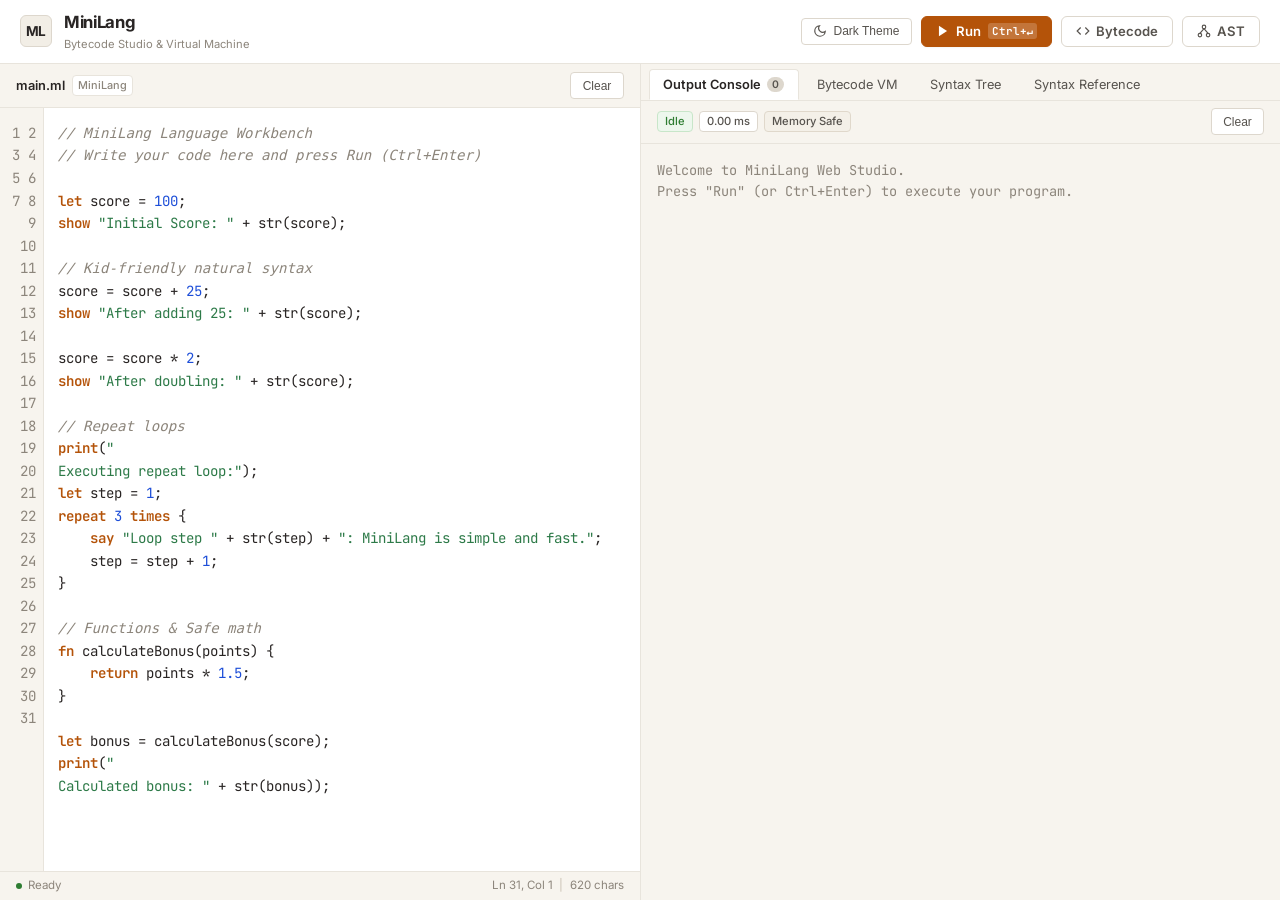
==== commit 23c8787b: "Add syntax search bar, complete documentation catalog, syntax highlighting, calming dark theme toggl" ====
--- a/src/main/resources/web/index.html
+++ b/src/main/resources/web/index.html
@@ -3,7 +3,7 @@
 <head>
     <meta charset="UTF-8">
     <meta name="viewport" content="width=device-width, initial-scale=1.0">
-    <title>MiniLang 2.0 Studio | Language Workbench &amp; Virtual Machine</title>
+    <title>MiniLang Studio | Language Workbench &amp; Virtual Machine</title>
     <meta name="description" content="Professional lightweight programming language workbench. Features bytecode compiler, stack virtual machine, object-oriented runtime, and interactive editor.">
     <!-- Google Fonts -->
     <link rel="preconnect" href="https://fonts.googleapis.com">
@@ -20,23 +20,29 @@
                     <span>ML</span>
                 </div>
                 <div class="brand-info">
-                    <span class="brand-title">MiniLang <span class="badge-version">2.0</span></span>
+                    <span class="brand-title">MiniLang</span>
                     <span class="brand-subtitle">Bytecode Studio &amp; Virtual Machine</span>
                 </div>
             </div>
 
             <div class="nav-actions">
-                <div class="preset-selector">
-                    <label for="example-select" class="visually-hidden">Select Example</label>
-                    <select id="example-select" aria-label="Load code example">
-                        <option value="kid_friendly">Kid-Friendly Syntax</option>
-                        <option value="oop_classes">Object-Oriented Classes</option>
-                        <option value="algorithms">High-Speed Algorithms</option>
-                        <option value="try_catch">Exception Handling (Try / Catch)</option>
-                        <option value="multiline_str">Multi-line Strings</option>
-                        <option value="turtle_art">ASCII Canvas &amp; Shapes</option>
-                    </select>
-                </div>
+                <button id="theme-toggle-btn" class="icon-btn theme-toggle" title="Toggle calming dark theme">
+                    <svg id="theme-icon-moon" class="btn-icon" viewBox="0 0 24 24" fill="none" stroke="currentColor" stroke-width="2">
+                        <path d="M21 12.79A9 9 0 1 1 11.21 3 7 7 0 0 0 21 12.79z"></path>
+                    </svg>
+                    <svg id="theme-icon-sun" class="btn-icon" style="display:none;" viewBox="0 0 24 24" fill="none" stroke="currentColor" stroke-width="2">
+                        <circle cx="12" cy="12" r="5"></circle>
+                        <line x1="12" y1="1" x2="12" y2="3"></line>
+                        <line x1="12" y1="21" x2="12" y2="23"></line>
+                        <line x1="4.22" y1="4.22" x2="5.64" y2="5.64"></line>
+                        <line x1="18.36" y1="18.36" x2="19.78" y2="19.78"></line>
+                        <line x1="1" y1="12" x2="3" y2="12"></line>
+                        <line x1="21" y1="12" x2="23" y2="12"></line>
+                        <line x1="4.22" y1="19.78" x2="5.64" y2="18.36"></line>
+                        <line x1="18.36" y1="5.64" x2="19.78" y2="4.22"></line>
+                    </svg>
+                    <span id="theme-label">Dark Theme</span>
+                </button>
 
                 <button id="run-btn" class="btn btn-primary" title="Execute script (Ctrl+Enter)">
                     <svg class="btn-icon" viewBox="0 0 24 24" fill="currentColor">
@@ -69,12 +75,12 @@
 
         <!-- Main Workspace -->
         <main class="workspace">
-            <!-- Left: Code Editor Pane -->
+            <!-- Left: Code Editor Pane with Syntax Highlighting Overlay -->
             <section class="editor-pane" aria-label="Code Editor">
                 <div class="panel-header">
                     <div class="panel-title">
                         <span class="file-label">main.ml</span>
-                        <span class="badge-lang">MiniLang 2.0</span>
+                        <span class="badge-lang">MiniLang</span>
                     </div>
                     <div class="panel-tools">
                         <button id="format-btn" class="icon-btn" title="Clear Code">
@@ -85,7 +91,10 @@
 
                 <div class="editor-wrapper">
                     <div class="line-numbers" id="line-numbers" aria-hidden="true">1</div>
-                    <textarea id="code-editor" spellcheck="false" autocomplete="off" autocapitalize="off" placeholder="Write MiniLang code here..."></textarea>
+                    <div class="code-container">
+                        <pre id="highlight-layer" aria-hidden="true"><code id="highlight-code"></code></pre>
+                        <textarea id="code-editor" spellcheck="false" autocomplete="off" autocapitalize="off" placeholder="Write MiniLang code here..."></textarea>
+                    </div>
                 </div>
 
                 <div class="editor-footer">
@@ -115,7 +124,7 @@
                         <span>Syntax Tree</span>
                     </button>
                     <button class="tab-btn" data-tab="cheat-view">
-                        <span>Documentation</span>
+                        <span>Syntax Reference</span>
                     </button>
                 </div>
 
@@ -132,7 +141,7 @@
                                 <span>Clear</span>
                             </button>
                         </div>
-                        <pre id="console-output" class="terminal-view"><span class="terminal-intro">Welcome to MiniLang 2.0 Web Studio.
+                        <pre id="console-output" class="terminal-view"><span class="terminal-intro">Welcome to MiniLang Web Studio.
 Press "Run" (or Ctrl+Enter) to execute your program.</span></pre>
                     </div>
 
@@ -154,45 +163,151 @@
                         <pre id="ast-output" class="terminal-view code-font">// Click "AST" to inspect parsed AST statements.</pre>
                     </div>
 
-                    <!-- Tab 4: Cheatsheet / Reference -->
+                    <!-- Tab 4: Searchable Syntax Documentation -->
                     <div id="cheat-view" class="tab-panel">
                         <div class="reference-content">
-                            <h3>MiniLang 2.0 Syntax Reference</h3>
-                            <div class="reference-grid">
-                                <div class="ref-card">
-                                    <h4>Kid-Friendly English Syntax</h4>
-                                    <code>score = 10;<br>score = score + 5;<br>score = score * 2;<br>show "Final: " + str(score);<br>repeat 3 times {<br>&nbsp;&nbsp;say "Hello";<br>}</code>
-                                    <button class="insert-snippet-btn" data-snippet="score = 10;&#10;score = score + 5;&#10;score = score * 2;&#10;show &quot;Final score: &quot; + str(score);&#10;repeat 3 times {&#10;    say &quot;MiniLang is simple and fast.&quot;;&#10;}">Insert Snippet</button>
-                                </div>
-
-                                <div class="ref-card">
-                                    <h4>Object-Oriented Classes</h4>
-                                    <code>class Point {<br>&nbsp;&nbsp;init(x, y) {<br>&nbsp;&nbsp;&nbsp;&nbsp;this.x = x;<br>&nbsp;&nbsp;&nbsp;&nbsp;this.y = y;<br>&nbsp;&nbsp;}<br>&nbsp;&nbsp;show() {<br>&nbsp;&nbsp;&nbsp;&nbsp;print("(" + str(this.x) + ")");<br>&nbsp;&nbsp;}<br>}</code>
-                                    <button class="insert-snippet-btn" data-snippet="class Vector {&#10;    init(x, y) {&#10;        this.x = x;&#10;        this.y = y;&#10;    }&#10;    length() {&#10;        return sqrt(this.x * this.x + this.y * this.y);&#10;    }&#10;}&#10;let v = Vector(3, 4);&#10;print(&quot;Length: &quot; + str(v.length()));">Insert Snippet</button>
-                                </div>
-
-                                <div class="ref-card">
-                                    <h4>Try / Catch Exception Handling</h4>
-                                    <code>try {<br>&nbsp;&nbsp;let x = 10 / 0;<br>} catch (err) {<br>&nbsp;&nbsp;print("Caught error: " + err);<br>}</code>
-                                    <button class="insert-snippet-btn" data-snippet="try {&#10;    let res = 10 / 0;&#10;} catch (e) {&#10;    print(&quot;Successfully handled error: &quot; + e);&#10;}">Insert Snippet</button>
-                                </div>
-
-                                <div class="ref-card">
-                                    <h4>Multi-line Strings</h4>
-                                    <code>let banner = """<br>+-----------------+<br>| MiniLang 2.0    |<br>+-----------------+<br>""";<br>print(banner);</code>
-                                    <button class="insert-snippet-btn" data-snippet="let text = &quot;&quot;&quot;&#10;MiniLang 2.0:&#10;  - High-performance bytecode compiler&#10;  - Stack virtual machine&#10;  - Memory-safe execution&#10;&quot;&quot;&quot;;&#10;print(text);">Insert Snippet</button>
-                                </div>
-
-                                <div class="ref-card">
-                                    <h4>Algorithms and Sorting</h4>
-                                    <code>let nums = [5, 2, 8, 1, 9];<br>let sorted = sort(nums);<br>print(sorted);</code>
-                                    <button class="insert-snippet-btn" data-snippet="let data = [42, 17, 88, 3, 99, 12];&#10;print(&quot;Original: &quot; + str(data));&#10;print(&quot;Sorted:   &quot; + str(sort(data)));&#10;print(&quot;Median:   &quot; + str(median(data)));">Insert Snippet</button>
-                                </div>
-
-                                <div class="ref-card">
-                                    <h4>Mathematical Built-ins</h4>
-                                    <code>let r = sqrt(144);<br>let p = pow(2, 8);<br>print(r);<br>print(p);</code>
-                                    <button class="insert-snippet-btn" data-snippet="print(&quot;Square root of 256: &quot; + str(sqrt(256)));&#10;print(&quot;2 to power 10:      &quot; + str(pow(2, 10)));&#10;print(&quot;Round 3.84:         &quot; + str(round(3.84)));">Insert Snippet</button>
+                            <div class="docs-header">
+                                <div class="search-box">
+                                    <svg class="search-icon" viewBox="0 0 24 24" fill="none" stroke="currentColor" stroke-width="2">
+                                        <circle cx="11" cy="11" r="8"></circle>
+                                        <line x1="21" y1="21" x2="16.65" y2="16.65"></line>
+                                    </svg>
+                                    <input type="text" id="syntax-search-input" placeholder="Search syntax (e.g. variable, loop, class, if, array, math, file, try)..." aria-label="Search syntax">
+                                    <span id="search-count" class="search-count-badge">12 topics</span>
+                                </div>
+                            </div>
+
+                            <div class="reference-grid" id="syntax-cards-container">
+                                <!-- Card 1: Variables -->
+                                <div class="ref-card" data-keywords="variable let assign define name value mutability">
+                                    <div class="ref-card-header">
+                                        <h4>Variables &amp; Assignment</h4>
+                                        <span class="topic-tag">Core</span>
+                                    </div>
+                                    <p class="ref-desc">Declare with <code>let</code> or assign dynamically without declaration. Reassign with arithmetic updates.</p>
+                                    <code>let score = 100;&#10;score = score + 25;&#10;name = &quot;Alex&quot;;&#10;say name;&#10;show score;</code>
+                                    <button class="insert-snippet-btn" data-snippet="let score = 100;&#10;score = score + 25;&#10;name = &quot;Alex&quot;;&#10;say name;&#10;show score;">Insert into Compiler</button>
+                                </div>
+
+                                <!-- Card 2: Kid-Friendly Loops -->
+                                <div class="ref-card" data-keywords="repeat times loop kid friendly simple iteration say show">
+                                    <div class="ref-card-header">
+                                        <h4>Kid-Friendly Repeat Loops</h4>
+                                        <span class="topic-tag">Control</span>
+                                    </div>
+                                    <p class="ref-desc">Execute a block of code a set number of times without complex loop indices.</p>
+                                    <code>repeat 4 times {&#10;    say &quot;MiniLang is simple and fast.&quot;;&#10;}</code>
+                                    <button class="insert-snippet-btn" data-snippet="repeat 4 times {&#10;    say &quot;MiniLang is simple and fast.&quot;;&#10;}">Insert into Compiler</button>
+                                </div>
+
+                                <!-- Card 3: Conditionals -->
+                                <div class="ref-card" data-keywords="if else condition logic and or not is boolean compare">
+                                    <div class="ref-card-header">
+                                        <h4>Conditionals &amp; Logic</h4>
+                                        <span class="topic-tag">Logic</span>
+                                    </div>
+                                    <p class="ref-desc">Branches with <code>if</code> and <code>else</code>. Parentheses optional. Uses <code>and</code>, <code>or</code>, <code>not</code>, <code>is</code>.</p>
+                                    <code>let score = 85;&#10;if score &gt;= 80 and not (score is 100) {&#10;    say &quot;Great score!&quot;;&#10;} else {&#10;    say &quot;Keep going!&quot;;&#10;}</code>
+                                    <button class="insert-snippet-btn" data-snippet="let score = 85;&#10;if score &gt;= 80 and not (score is 100) {&#10;    say &quot;Great score!&quot;;&#10;} else {&#10;    say &quot;Keep going!&quot;;&#10;}">Insert into Compiler</button>
+                                </div>
+
+                                <!-- Card 4: Functions -->
+                                <div class="ref-card" data-keywords="function fn def return call parameter argument">
+                                    <div class="ref-card-header">
+                                        <h4>Functions</h4>
+                                        <span class="topic-tag">Functions</span>
+                                    </div>
+                                    <p class="ref-desc">Define reusable subroutines using <code>fn</code> or <code>def</code> with parameters and return values.</p>
+                                    <code>fn addNumbers(a, b) {&#10;    return a + b;&#10;}&#10;let total = addNumbers(15, 25);&#10;print(&quot;Total: &quot; + str(total));</code>
+                                    <button class="insert-snippet-btn" data-snippet="fn addNumbers(a, b) {&#10;    return a + b;&#10;}&#10;let total = addNumbers(15, 25);&#10;print(&quot;Total: &quot; + str(total));">Insert into Compiler</button>
+                                </div>
+
+                                <!-- Card 5: Classes & OOP -->
+                                <div class="ref-card" data-keywords="class oop object method constructor init this self instance">
+                                    <div class="ref-card-header">
+                                        <h4>Classes &amp; OOP</h4>
+                                        <span class="topic-tag">OOP</span>
+                                    </div>
+                                    <p class="ref-desc">Object-oriented classes with <code>class</code>, constructor <code>init</code>, methods, and <code>this</code> or <code>self</code>.</p>
+                                    <code>class Vector2D {&#10;    init(x, y) {&#10;        this.x = x;&#10;        this.y = y;&#10;    }&#10;    magnitude() {&#10;        return sqrt(this.x * this.x + this.y * this.y);&#10;    }&#10;}&#10;let v = Vector2D(3, 4);&#10;print(&quot;Magnitude: &quot; + str(v.magnitude()));</code>
+                                    <button class="insert-snippet-btn" data-snippet="class Vector2D {&#10;    init(x, y) {&#10;        this.x = x;&#10;        this.y = y;&#10;    }&#10;    magnitude() {&#10;        return sqrt(this.x * this.x + this.y * this.y);&#10;    }&#10;}&#10;let v = Vector2D(3, 4);&#10;print(&quot;Magnitude: &quot; + str(v.magnitude()));">Insert into Compiler</button>
+                                </div>
+
+                                <!-- Card 6: Dynamic Arrays -->
+                                <div class="ref-card" data-keywords="array list element index push pop len collection">
+                                    <div class="ref-card-header">
+                                        <h4>Arrays &amp; Lists</h4>
+                                        <span class="topic-tag">Data</span>
+                                    </div>
+                                    <p class="ref-desc">Dynamic collections indexed with <code>arr[i]</code>. Built-ins include <code>push</code>, <code>pop</code>, and <code>len</code>.</p>
+                                    <code>let items = [10, 20, 30];&#10;push(items, 40);&#10;print(&quot;Length: &quot; + str(len(items)));&#10;print(&quot;First:  &quot; + str(items[0]));&#10;print(&quot;All:    &quot; + str(items));</code>
+                                    <button class="insert-snippet-btn" data-snippet="let items = [10, 20, 30];&#10;push(items, 40);&#10;print(&quot;Length: &quot; + str(len(items)));&#10;print(&quot;First:  &quot; + str(items[0]));&#10;print(&quot;All:    &quot; + str(items));">Insert into Compiler</button>
+                                </div>
+
+                                <!-- Card 7: Dictionaries -->
+                                <div class="ref-card" data-keywords="dictionary map hashmap key value object has keys values">
+                                    <div class="ref-card-header">
+                                        <h4>Dictionaries (HashMaps)</h4>
+                                        <span class="topic-tag">Data</span>
+                                    </div>
+                                    <p class="ref-desc">Key-value mappings with <code>{ "key": val }</code>. Inspect with <code>has</code>, <code>keys</code>, <code>values</code>, and <code>len</code>.</p>
+                                    <code>let user = { &quot;name&quot;: &quot;Ada&quot;, &quot;score&quot;: 95 };&#10;user[&quot;role&quot;] = &quot;Engineer&quot;;&#10;print(&quot;Name: &quot; + user[&quot;name&quot;]);&#10;print(&quot;Keys: &quot; + str(keys(user)));&#10;print(&quot;Has role? &quot; + str(has(user, &quot;role&quot;)));</code>
+                                    <button class="insert-snippet-btn" data-snippet="let user = { &quot;name&quot;: &quot;Ada&quot;, &quot;score&quot;: 95 };&#10;user[&quot;role&quot;] = &quot;Engineer&quot;;&#10;print(&quot;Name: &quot; + user[&quot;name&quot;]);&#10;print(&quot;Keys: &quot; + str(keys(user)));&#10;print(&quot;Has role? &quot; + str(has(user, &quot;role&quot;)));">Insert into Compiler</button>
+                                </div>
+
+                                <!-- Card 8: Try / Catch -->
+                                <div class="ref-card" data-keywords="try catch exception error handle safe panic recover">
+                                    <div class="ref-card-header">
+                                        <h4>Exception Handling (Try / Catch)</h4>
+                                        <span class="topic-tag">Safety</span>
+                                    </div>
+                                    <p class="ref-desc">Safely intercept division by zero, invalid indexes, and file errors without halting execution.</p>
+                                    <code>try {&#10;    let res = 100 / 0;&#10;} catch (err) {&#10;    print(&quot;Handled error: &quot; + err);&#10;}&#10;print(&quot;Program continues safely.&quot;);</code>
+                                    <button class="insert-snippet-btn" data-snippet="try {&#10;    let res = 100 / 0;&#10;} catch (err) {&#10;    print(&quot;Handled error: &quot; + err);&#10;}&#10;print(&quot;Program continues safely.&quot;);">Insert into Compiler</button>
+                                </div>
+
+                                <!-- Card 9: Multi-line Strings -->
+                                <div class="ref-card" data-keywords="string text multiline quotes raw str banner template">
+                                    <div class="ref-card-header">
+                                        <h4>Multi-line Raw Strings</h4>
+                                        <span class="topic-tag">Strings</span>
+                                    </div>
+                                    <p class="ref-desc">Triple-quoted strings <code>&quot;&quot;&quot; ... &quot;&quot;&quot;</code> retain newlines and formatting verbatim.</p>
+                                    <code>let banner = &quot;&quot;&quot;&#10;+-----------------------------+&#10;| MiniLang Language Workbench |&#10;+-----------------------------+&#10;&quot;&quot;&quot;;&#10;print(banner);</code>
+                                    <button class="insert-snippet-btn" data-snippet="let banner = &quot;&quot;&quot;&#10;+-----------------------------+&#10;| MiniLang Language Workbench |&#10;+-----------------------------+&#10;&quot;&quot;&quot;;&#10;print(banner);">Insert into Compiler</button>
+                                </div>
+
+                                <!-- Card 10: File I/O -->
+                                <div class="ref-card" data-keywords="file io read write append exists delete disk filesystem">
+                                    <div class="ref-card-header">
+                                        <h4>File I/O Built-ins</h4>
+                                        <span class="topic-tag">System</span>
+                                    </div>
+                                    <p class="ref-desc">Read and write files directly: <code>writeFile</code>, <code>readFile</code>, <code>appendFile</code>, <code>fileExists</code>, <code>deleteFile</code>.</p>
+                                    <code>writeFile(&quot;demo.txt&quot;, &quot;Hello from MiniLang!\n&quot;);&#10;appendFile(&quot;demo.txt&quot;, &quot;Appended log line.\n&quot;);&#10;print(readFile(&quot;demo.txt&quot;));&#10;deleteFile(&quot;demo.txt&quot;);</code>
+                                    <button class="insert-snippet-btn" data-snippet="writeFile(&quot;demo.txt&quot;, &quot;Hello from MiniLang!\n&quot;);&#10;appendFile(&quot;demo.txt&quot;, &quot;Appended log line.\n&quot;);&#10;print(readFile(&quot;demo.txt&quot;));&#10;deleteFile(&quot;demo.txt&quot;);">Insert into Compiler</button>
+                                </div>
+
+                                <!-- Card 11: Algorithms & Statistics -->
+                                <div class="ref-card" data-keywords="algo sort binarysearch mean median sum reverse range statistics">
+                                    <div class="ref-card-header">
+                                        <h4>Algorithms &amp; Statistics</h4>
+                                        <span class="topic-tag">Algorithms</span>
+                                    </div>
+                                    <p class="ref-desc">Fast standard library routines: <code>sort</code>, <code>mean</code>, <code>median</code>, <code>sum</code>, <code>reverse</code>, <code>range</code>, <code>binarySearch</code>.</p>
+                                    <code>let nums = [42, 17, 88, 3, 99, 12];&#10;print(&quot;Original: &quot; + str(nums));&#10;print(&quot;Sorted:   &quot; + str(sort(nums)));&#10;print(&quot;Mean:     &quot; + str(mean(nums)));&#10;print(&quot;Median:   &quot; + str(median(nums)));</code>
+                                    <button class="insert-snippet-btn" data-snippet="let nums = [42, 17, 88, 3, 99, 12];&#10;print(&quot;Original: &quot; + str(nums));&#10;print(&quot;Sorted:   &quot; + str(sort(nums)));&#10;print(&quot;Mean:     &quot; + str(mean(nums)));&#10;print(&quot;Median:   &quot; + str(median(nums)));">Insert into Compiler</button>
+                                </div>
+
+                                <!-- Card 12: Math Built-ins -->
+                                <div class="ref-card" data-keywords="math number float integer sqrt pow abs round random sin cos">
+                                    <div class="ref-card-header">
+                                        <h4>Mathematical Built-ins</h4>
+                                        <span class="topic-tag">Math</span>
+                                    </div>
+                                    <p class="ref-desc">Built-in numeric functions: <code>sqrt</code>, <code>pow</code>, <code>abs</code>, <code>round</code>, <code>floor</code>, <code>ceil</code>, <code>sin</code>, <code>cos</code>, <code>random</code>.</p>
+                                    <code>print(&quot;Square root 256: &quot; + str(sqrt(256)));&#10;print(&quot;2 to power 10:   &quot; + str(pow(2, 10)));&#10;print(&quot;Round 4.75:      &quot; + str(round(4.75)));</code>
+                                    <button class="insert-snippet-btn" data-snippet="print(&quot;Square root 256: &quot; + str(sqrt(256)));&#10;print(&quot;2 to power 10:   &quot; + str(pow(2, 10)));&#10;print(&quot;Round 4.75:      &quot; + str(round(4.75)));">Insert into Compiler</button>
                                 </div>
                             </div>
                         </div>
--- a/src/main/resources/web/style.css
+++ b/src/main/resources/web/style.css
@@ -1,10 +1,10 @@
 /* ==========================================================================
-   MiniLang 2.0 Web Studio - Professional Light Warm Design System
-   Soft tone warm palette, solid flat colors, zero gradients or glow effects
+   MiniLang Web Studio - Professional Light Warm & Calming Dark Themes
+   Solid flat colors, clean typography, zero gradients, zero distracting glows
    ========================================================================== */
 
 :root {
-    /* Warm Soft Palette */
+    /* Soft Tone Light Warm Palette (Default) */
     --bg-base: #fbf9f6;
     --bg-surface: #ffffff;
     --bg-subtle: #f7f4ee;
@@ -19,13 +19,13 @@
     --text-secondary: #57534e;
     --text-muted: #8c857b;
 
-    /* Solid Warm Terracotta / Bronze Accent (NO Gradients) */
+    /* Solid Warm Terracotta / Bronze Accent */
     --accent-primary: #b45309;
     --accent-hover: #92400e;
     --accent-subtle: #fef3c7;
     --accent-text: #78350f;
 
-    /* Clean Status Colors (Solid) */
+    /* Clean Status Colors */
     --color-success-bg: #edf7ed;
     --color-success-text: #2e7d32;
     --color-success-border: #c8e6c9;
@@ -38,6 +38,14 @@
     --color-info-text: #57534e;
     --color-info-border: #e0d8cb;
 
+    /* Syntax Highlighting Tokens (Light) */
+    --syn-keyword: #b45309;     /* Warm amber/sienna */
+    --syn-operator: #4338ca;    /* Refined indigo */
+    --syn-string: #2d7a48;      /* Warm forest green */
+    --syn-number: #1d4ed8;      /* Clear cobalt blue */
+    --syn-comment: #8c857b;     /* Muted slate */
+    --syn-builtin: #475569;     /* Slate */
+
     /* Typography */
     --font-ui: 'Inter', -apple-system, BlinkMacSystemFont, 'Segoe UI', Roboto, sans-serif;
     --font-code: 'JetBrains Mono', 'Fira Code', Menlo, Consolas, monospace;
@@ -46,10 +54,55 @@
     --radius-md: 6px;
     --radius-lg: 8px;
 
-    --shadow-subtle: 0 1px 2px rgba(0, 0, 0, 0.05);
-    --shadow-card: 0 1px 3px rgba(0, 0, 0, 0.06), 0 1px 2px rgba(0, 0, 0, 0.04);
+    --shadow-subtle: 0 1px 2px rgba(0, 0, 0, 0.04);
+    --shadow-card: 0 1px 3px rgba(0, 0, 0, 0.05);
 
     --transition-fast: 0.15s ease;
+}
+
+/* Calming Dark Theme (No Noise, No Gradients, No Distractions) */
+body.dark-theme {
+    --bg-base: #141416;
+    --bg-surface: #1c1c20;
+    --bg-subtle: #232328;
+    --bg-elevated: #2a2a30;
+    --bg-card: #1c1c20;
+
+    --border-subtle: #2d2d34;
+    --border-medium: #383842;
+    --border-strong: #4a4a56;
+
+    --text-primary: #ececee;
+    --text-secondary: #a3a3ad;
+    --text-muted: #6e6e76;
+
+    --accent-primary: #d97706;
+    --accent-hover: #b45309;
+    --accent-subtle: #2e2112;
+    --accent-text: #fef3c7;
+
+    --color-success-bg: #14281a;
+    --color-success-text: #4ade80;
+    --color-success-border: #1d4328;
+
+    --color-error-bg: #2d1618;
+    --color-error-text: #f87171;
+    --color-error-border: #4a2024;
+
+    --color-info-bg: #202026;
+    --color-info-text: #a1a1aa;
+    --color-info-border: #35353e;
+
+    /* Syntax Highlighting Tokens (Calming Dark) */
+    --syn-keyword: #e28743;     /* Soft warm amber */
+    --syn-operator: #93c5fd;    /* Soft sky blue */
+    --syn-string: #86efac;      /* Soft sage green */
+    --syn-number: #67e8f9;      /* Soft cyan */
+    --syn-comment: #71717a;     /* Muted zinc grey */
+    --syn-builtin: #cbd5e1;     /* Soft cool silver */
+
+    --shadow-subtle: 0 1px 2px rgba(0, 0, 0, 0.2);
+    --shadow-card: 0 1px 3px rgba(0, 0, 0, 0.25);
 }
 
 * {
@@ -68,6 +121,7 @@
     overflow-x: hidden;
     line-height: 1.5;
     -webkit-font-smoothing: antialiased;
+    transition: background-color var(--transition-fast), color var(--transition-fast);
 }
 
 .visually-hidden {
@@ -94,7 +148,7 @@
     display: flex;
     justify-content: space-between;
     align-items: center;
-    padding: 0.75rem 1.5rem;
+    padding: 0.65rem 1.25rem;
     background-color: var(--bg-surface);
     border-bottom: 1px solid var(--border-subtle);
     z-index: 100;
@@ -107,8 +161,8 @@
 }
 
 .brand-icon {
-    width: 34px;
-    height: 34px;
+    width: 32px;
+    height: 32px;
     background-color: var(--bg-elevated);
     border: 1px solid var(--border-medium);
     border-radius: var(--radius-md);
@@ -134,70 +188,25 @@
     font-size: 1.05rem;
     letter-spacing: -0.02em;
     color: var(--text-primary);
-    display: flex;
-    align-items: center;
-    gap: 0.4rem;
-}
-
-.badge-version {
+}
+
+.brand-subtitle {
     font-size: 0.7rem;
-    font-weight: 600;
-    padding: 1px 6px;
-    border-radius: var(--radius-sm);
-    background-color: var(--bg-elevated);
-    color: var(--text-secondary);
-    border: 1px solid var(--border-subtle);
-}
-
-.brand-subtitle {
-    font-size: 0.72rem;
     color: var(--text-muted);
 }
 
 .nav-actions {
     display: flex;
     align-items: center;
-    gap: 0.65rem;
-}
-
-/* Selector dropdown */
-.preset-selector {
-    position: relative;
-    display: flex;
-    align-items: center;
-}
-
-#example-select {
-    appearance: none;
-    background-color: var(--bg-surface);
-    border: 1px solid var(--border-medium);
-    color: var(--text-primary);
-    padding: 0.45rem 1.75rem 0.45rem 0.85rem;
-    border-radius: var(--radius-md);
-    font-size: 0.82rem;
-    font-family: var(--font-ui);
-    cursor: pointer;
-    outline: none;
-    transition: var(--transition-fast);
-    background-image: url("data:image/svg+xml,%3Csvg xmlns='http://www.w3.org/2000/svg' width='12' height='12' viewBox='0 0 24 24' fill='none' stroke='%2378716c' stroke-width='2' stroke-linecap='round' stroke-linejoin='round'%3E%3Cpolyline points='6 9 12 15 18 9'%3E%3C/polyline%3E%3C/svg%3E");
-    background-repeat: no-repeat;
-    background-position: right 0.65rem center;
-}
-
-#example-select:hover {
-    border-color: var(--border-strong);
-}
-
-#example-select:focus {
-    border-color: var(--accent-primary);
+    gap: 0.6rem;
 }
 
 /* Buttons */
 .btn {
     display: inline-flex;
     align-items: center;
-    gap: 0.45rem;
-    padding: 0.45rem 0.95rem;
+    gap: 0.4rem;
+    padding: 0.42rem 0.85rem;
     border-radius: var(--radius-md);
     font-size: 0.82rem;
     font-weight: 600;
@@ -251,10 +260,13 @@
 }
 
 .icon-btn {
+    display: inline-flex;
+    align-items: center;
+    gap: 0.4rem;
     background-color: var(--bg-surface);
     border: 1px solid var(--border-medium);
     color: var(--text-secondary);
-    padding: 0.3rem 0.65rem;
+    padding: 0.35rem 0.7rem;
     border-radius: var(--radius-sm);
     font-size: 0.75rem;
     cursor: pointer;
@@ -265,6 +277,11 @@
     background-color: var(--bg-subtle);
     color: var(--text-primary);
     border-color: var(--border-strong);
+}
+
+.theme-toggle {
+    font-size: 0.75rem;
+    font-weight: 500;
 }
 
 /* Workspace Layout */
@@ -289,7 +306,7 @@
     display: flex;
     justify-content: space-between;
     align-items: center;
-    padding: 0.55rem 1rem;
+    padding: 0.5rem 1rem;
     background-color: var(--bg-subtle);
     border-bottom: 1px solid var(--border-subtle);
 }
@@ -316,13 +333,13 @@
     border-radius: var(--radius-sm);
 }
 
-/* Editor Wrapper */
+/* Code Editor Wrapper with Highlighting Layer */
 .editor-wrapper {
     display: flex;
     flex: 1;
     overflow: hidden;
     position: relative;
-    background-color: #ffffff;
+    background-color: var(--bg-surface);
 }
 
 .line-numbers {
@@ -330,29 +347,108 @@
     padding: 0.85rem 0.45rem;
     text-align: right;
     font-family: var(--font-code);
-    font-size: 0.85rem;
+    font-size: 0.88rem;
     line-height: 1.6;
     color: var(--text-muted);
     background-color: var(--bg-subtle);
     border-right: 1px solid var(--border-subtle);
     user-select: none;
-    overflow-y: hidden;
+    overflow: hidden;
+}
+
+.code-container {
+    position: relative;
+    flex: 1;
+    overflow: hidden;
+    background-color: var(--bg-surface);
+}
+
+#highlight-layer {
+    position: absolute;
+    top: 0;
+    left: 0;
+    width: 100%;
+    height: 100%;
+    margin: 0;
+    padding: 0.85rem;
+    border: none;
+    box-sizing: border-box;
+    font-family: var(--font-code);
+    font-size: 0.88rem;
+    line-height: 1.6;
+    white-space: pre;
+    tab-size: 4;
+    overflow: hidden;
+    pointer-events: none;
+    color: var(--text-primary);
+    background-color: transparent;
+}
+
+#highlight-code {
+    font-family: inherit;
+    font-size: inherit;
+    line-height: inherit;
 }
 
 #code-editor {
-    flex: 1;
+    position: absolute;
+    top: 0;
+    left: 0;
+    width: 100%;
+    height: 100%;
+    margin: 0;
+    padding: 0.85rem;
     border: none;
     outline: none;
     resize: none;
-    padding: 0.85rem;
+    box-sizing: border-box;
     font-family: var(--font-code);
     font-size: 0.88rem;
     line-height: 1.6;
-    background-color: transparent;
-    color: var(--text-primary);
     white-space: pre;
     tab-size: 4;
     overflow: auto;
+    color: transparent; /* Transparent so highlight layer underneath displays colors */
+    caret-color: var(--text-primary);
+    background-color: transparent;
+    z-index: 2;
+}
+
+#code-editor::selection {
+    background-color: rgba(180, 83, 9, 0.2);
+}
+
+body.dark-theme #code-editor::selection {
+    background-color: rgba(217, 119, 6, 0.3);
+}
+
+/* Syntax Highlighting Tokens */
+.token-keyword {
+    color: var(--syn-keyword);
+    font-weight: 600;
+}
+
+.token-operator {
+    color: var(--syn-operator);
+    font-weight: 500;
+}
+
+.token-string {
+    color: var(--syn-string);
+}
+
+.token-number {
+    color: var(--syn-number);
+}
+
+.token-comment {
+    color: var(--syn-comment);
+    font-style: italic;
+}
+
+.token-builtin {
+    color: var(--syn-builtin);
+    font-weight: 500;
 }
 
 .editor-footer {
@@ -419,6 +515,10 @@
     background-color: rgba(0, 0, 0, 0.02);
 }
 
+body.dark-theme .tab-btn:hover {
+    background-color: rgba(255, 255, 255, 0.03);
+}
+
 .tab-btn.active {
     color: var(--text-primary);
     background-color: var(--bg-surface);
@@ -521,7 +621,7 @@
 }
 
 .terminal-success {
-    color: #1e3a29;
+    color: var(--text-primary);
 }
 
 .terminal-error {
@@ -532,32 +632,76 @@
     border-left: 3px solid var(--color-error-text);
 }
 
-/* Documentation Content */
+/* Searchable Documentation Content */
 .reference-content {
     flex: 1;
-    padding: 1.25rem;
+    padding: 1rem;
     overflow-y: auto;
     background-color: var(--bg-base);
 }
 
-.reference-content h3 {
-    font-size: 1.05rem;
-    font-weight: 600;
-    margin-bottom: 1rem;
-    color: var(--text-primary);
+.docs-header {
+    margin-bottom: 0.85rem;
+}
+
+.search-box {
+    display: flex;
+    align-items: center;
+    position: relative;
+    background-color: var(--bg-surface);
+    border: 1px solid var(--border-medium);
+    border-radius: var(--radius-md);
+    padding: 0.35rem 0.75rem;
+    box-shadow: var(--shadow-subtle);
+    transition: var(--transition-fast);
+}
+
+.search-box:focus-within {
+    border-color: var(--accent-primary);
+}
+
+.search-icon {
+    width: 15px;
+    height: 15px;
+    color: var(--text-muted);
+    margin-right: 0.5rem;
+    flex-shrink: 0;
+}
+
+#syntax-search-input {
+    flex: 1;
+    border: none;
+    outline: none;
+    background: transparent;
+    font-family: var(--font-ui);
+    font-size: 0.82rem;
+    color: var(--text-primary);
+}
+
+#syntax-search-input::placeholder {
+    color: var(--text-muted);
+}
+
+.search-count-badge {
+    font-size: 0.7rem;
+    color: var(--text-muted);
+    padding: 1px 6px;
+    background-color: var(--bg-subtle);
+    border-radius: var(--radius-sm);
+    white-space: nowrap;
 }
 
 .reference-grid {
     display: grid;
     grid-template-columns: repeat(auto-fill, minmax(260px, 1fr));
-    gap: 0.85rem;
+    gap: 0.75rem;
 }
 
 .ref-card {
     background-color: var(--bg-card);
     border: 1px solid var(--border-subtle);
     border-radius: var(--radius-md);
-    padding: 0.9rem;
+    padding: 0.85rem;
     display: flex;
     flex-direction: column;
     justify-content: space-between;
@@ -569,17 +713,40 @@
     border-color: var(--border-strong);
 }
 
+.ref-card-header {
+    display: flex;
+    justify-content: space-between;
+    align-items: center;
+    margin-bottom: 0.35rem;
+}
+
 .ref-card h4 {
     font-size: 0.85rem;
     font-weight: 600;
     color: var(--text-primary);
-    margin-bottom: 0.45rem;
+}
+
+.topic-tag {
+    font-size: 0.65rem;
+    font-weight: 500;
+    padding: 1px 5px;
+    border-radius: 3px;
+    background-color: var(--bg-subtle);
+    border: 1px solid var(--border-subtle);
+    color: var(--text-muted);
+}
+
+.ref-desc {
+    font-size: 0.75rem;
+    color: var(--text-secondary);
+    margin-bottom: 0.5rem;
+    line-height: 1.4;
 }
 
 .ref-card code {
     display: block;
     font-family: var(--font-code);
-    font-size: 0.76rem;
+    font-size: 0.74rem;
     line-height: 1.5;
     background-color: var(--bg-subtle);
     border: 1px solid var(--border-subtle);
@@ -587,6 +754,8 @@
     border-radius: var(--radius-sm);
     color: var(--text-primary);
     margin-bottom: 0.65rem;
+    white-space: pre-wrap;
+    word-break: break-word;
 }
 
 .insert-snippet-btn {
@@ -594,7 +763,7 @@
     background-color: var(--bg-surface);
     border: 1px solid var(--border-medium);
     color: var(--text-secondary);
-    padding: 0.25rem 0.6rem;
+    padding: 0.25rem 0.65rem;
     border-radius: var(--radius-sm);
     font-size: 0.72rem;
     font-weight: 500;
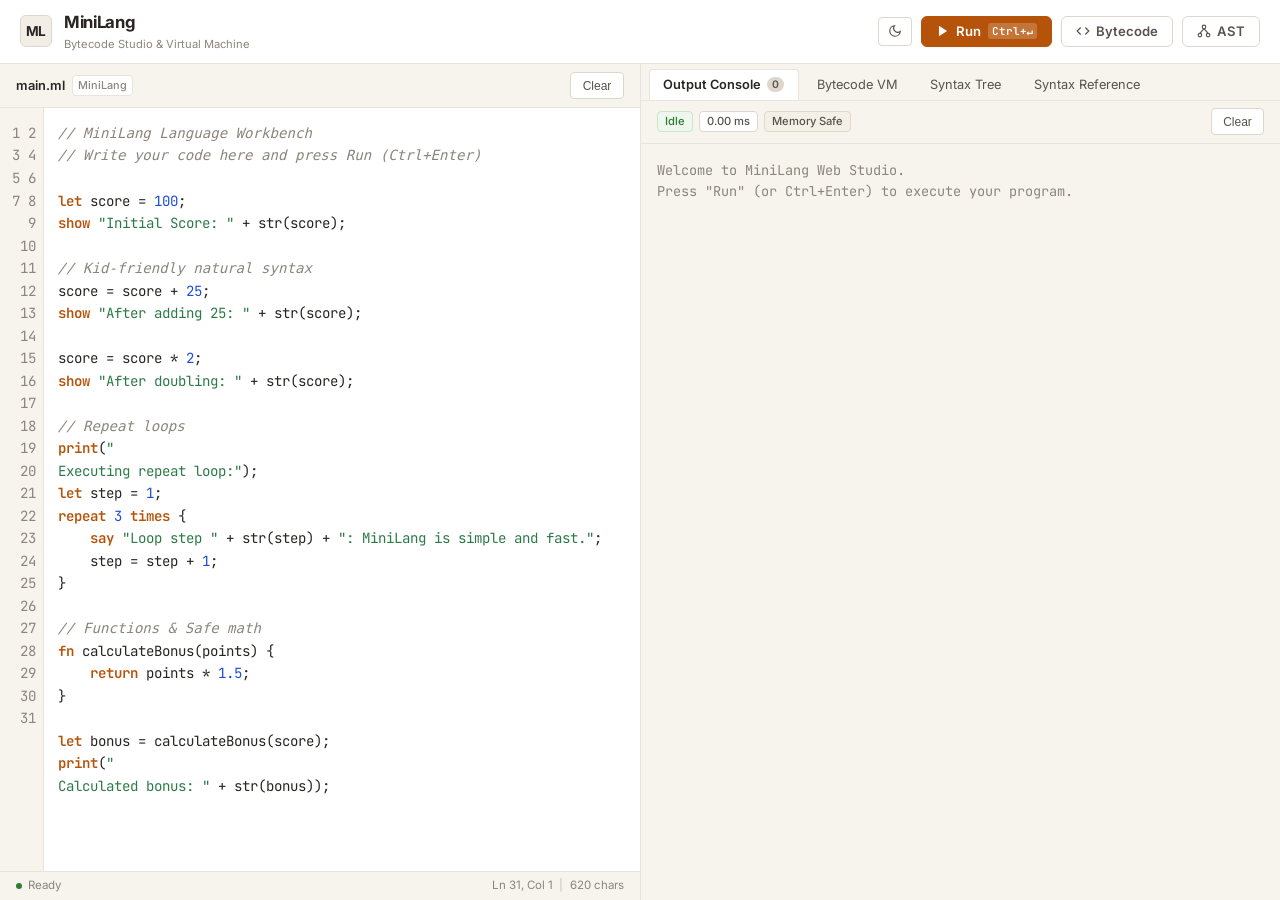
==== commit ae909fcd: "Add complete working syntax catalog (basics to advanced) and icon-only theme toggle button" ====
--- a/src/main/resources/web/index.html
+++ b/src/main/resources/web/index.html
@@ -26,7 +26,7 @@
             </div>
 
             <div class="nav-actions">
-                <button id="theme-toggle-btn" class="icon-btn theme-toggle" title="Toggle calming dark theme">
+                <button id="theme-toggle-btn" class="icon-btn theme-toggle" title="Toggle theme" aria-label="Toggle theme">
                     <svg id="theme-icon-moon" class="btn-icon" viewBox="0 0 24 24" fill="none" stroke="currentColor" stroke-width="2">
                         <path d="M21 12.79A9 9 0 1 1 11.21 3 7 7 0 0 0 21 12.79z"></path>
                     </svg>
@@ -41,7 +41,6 @@
                         <line x1="4.22" y1="19.78" x2="5.64" y2="18.36"></line>
                         <line x1="18.36" y1="5.64" x2="19.78" y2="4.22"></line>
                     </svg>
-                    <span id="theme-label">Dark Theme</span>
                 </button>
 
                 <button id="run-btn" class="btn btn-primary" title="Execute script (Ctrl+Enter)">
@@ -163,7 +162,7 @@
                         <pre id="ast-output" class="terminal-view code-font">// Click "AST" to inspect parsed AST statements.</pre>
                     </div>
 
-                    <!-- Tab 4: Searchable Syntax Documentation -->
+                    <!-- Tab 4: Searchable Syntax Documentation (Basics to Advanced) -->
                     <div id="cheat-view" class="tab-panel">
                         <div class="reference-content">
                             <div class="docs-header">
@@ -173,79 +172,145 @@
                                         <line x1="21" y1="21" x2="16.65" y2="16.65"></line>
                                     </svg>
                                     <input type="text" id="syntax-search-input" placeholder="Search syntax (e.g. variable, loop, class, if, array, math, file, try)..." aria-label="Search syntax">
-                                    <span id="search-count" class="search-count-badge">12 topics</span>
+                                    <span id="search-count" class="search-count-badge">20 topics</span>
                                 </div>
                             </div>
 
                             <div class="reference-grid" id="syntax-cards-container">
-                                <!-- Card 1: Variables -->
-                                <div class="ref-card" data-keywords="variable let assign define name value mutability">
+                                <!-- 1. Hello World & Console Output -->
+                                <div class="ref-card" data-keywords="hello world print say show output console text basics">
+                                    <div class="ref-card-header">
+                                        <h4>Hello World &amp; Console Output</h4>
+                                        <span class="topic-tag">Basics</span>
+                                    </div>
+                                    <p class="ref-desc">Print values to standard output. <code>say</code> and <code>show</code> are kid-friendly aliases for <code>print</code>.</p>
+                                    <code>say &quot;Hello, World!&quot;;&#10;show 42;&#10;print(&quot;MiniLang is live!&quot;);</code>
+                                    <button class="insert-snippet-btn" data-snippet="say &quot;Hello, World!&quot;;&#10;show 42;&#10;print(&quot;MiniLang is live!&quot;);">Insert into Compiler</button>
+                                </div>
+
+                                <!-- 2. Variables & Dynamic Assignment -->
+                                <div class="ref-card" data-keywords="variable let assign define name value mutability basics">
                                     <div class="ref-card-header">
                                         <h4>Variables &amp; Assignment</h4>
-                                        <span class="topic-tag">Core</span>
-                                    </div>
-                                    <p class="ref-desc">Declare with <code>let</code> or assign dynamically without declaration. Reassign with arithmetic updates.</p>
+                                        <span class="topic-tag">Basics</span>
+                                    </div>
+                                    <p class="ref-desc">Declare with <code>let</code> or assign dynamically without keywords. Variables support dynamic typing.</p>
                                     <code>let score = 100;&#10;score = score + 25;&#10;name = &quot;Alex&quot;;&#10;say name;&#10;show score;</code>
                                     <button class="insert-snippet-btn" data-snippet="let score = 100;&#10;score = score + 25;&#10;name = &quot;Alex&quot;;&#10;say name;&#10;show score;">Insert into Compiler</button>
                                 </div>
 
-                                <!-- Card 2: Kid-Friendly Loops -->
-                                <div class="ref-card" data-keywords="repeat times loop kid friendly simple iteration say show">
-                                    <div class="ref-card-header">
-                                        <h4>Kid-Friendly Repeat Loops</h4>
+                                <!-- 3. Data Types & Type Inspection -->
+                                <div class="ref-card" data-keywords="type typeof integer float boolean string array dictionary null basics">
+                                    <div class="ref-card-header">
+                                        <h4>Data Types &amp; Type Inspection</h4>
+                                        <span class="topic-tag">Basics</span>
+                                    </div>
+                                    <p class="ref-desc">Inspect runtime types using <code>type(val)</code>: integer, float, string, boolean, array, map, null.</p>
+                                    <code>print(type(42));&#10;print(type(3.14));&#10;print(type(&quot;text&quot;));&#10;print(type([1, 2]));&#10;print(type({ &quot;a&quot;: 1 }));</code>
+                                    <button class="insert-snippet-btn" data-snippet="print(type(42));&#10;print(type(3.14));&#10;print(type(&quot;text&quot;));&#10;print(type([1, 2]));&#10;print(type({ &quot;a&quot;: 1 }));">Insert into Compiler</button>
+                                </div>
+
+                                <!-- 4. Basic Arithmetic Operations -->
+                                <div class="ref-card" data-keywords="arithmetic add subtract multiply divide modulo math operators basics">
+                                    <div class="ref-card-header">
+                                        <h4>Arithmetic Operators</h4>
+                                        <span class="topic-tag">Basics</span>
+                                    </div>
+                                    <p class="ref-desc">Standard mathematical operations: <code>+</code>, <code>-</code>, <code>*</code>, <code>/</code>, <code>%</code> with standard precedence.</p>
+                                    <code>let a = 20 + 5;&#10;let b = 100 / 4;&#10;let c = 17 % 5;&#10;print(&quot;20 + 5 = &quot; + str(a));&#10;print(&quot;17 % 5 = &quot; + str(c));</code>
+                                    <button class="insert-snippet-btn" data-snippet="let a = 20 + 5;&#10;let b = 100 / 4;&#10;let c = 17 % 5;&#10;print(&quot;20 + 5 = &quot; + str(a));&#10;print(&quot;17 % 5 = &quot; + str(c));">Insert into Compiler</button>
+                                </div>
+
+                                <!-- 5. Strings & String Multiplication -->
+                                <div class="ref-card" data-keywords="string text concatenation multiply repeat quotes str basics">
+                                    <div class="ref-card-header">
+                                        <h4>Strings &amp; String Multiplication</h4>
+                                        <span class="topic-tag">Basics</span>
+                                    </div>
+                                    <p class="ref-desc">Concatenate strings with <code>+</code> and repeat strings with multiplication <code>*</code>.</p>
+                                    <code>let greeting = &quot;Hello &quot; + &quot;World!&quot;;&#10;let cheer = (&quot;Hip &quot; * 2) + &quot;Hurray!&quot;;&#10;print(greeting);&#10;print(cheer);</code>
+                                    <button class="insert-snippet-btn" data-snippet="let greeting = &quot;Hello &quot; + &quot;World!&quot;;&#10;let cheer = (&quot;Hip &quot; * 2) + &quot;Hurray!&quot;;&#10;print(greeting);&#10;print(cheer);">Insert into Compiler</button>
+                                </div>
+
+                                <!-- 6. Conditionals & English Logic -->
+                                <div class="ref-card" data-keywords="if else condition logic and or not is boolean compare control">
+                                    <div class="ref-card-header">
+                                        <h4>Conditionals &amp; English Logic</h4>
                                         <span class="topic-tag">Control</span>
-                                    </div>
-                                    <p class="ref-desc">Execute a block of code a set number of times without complex loop indices.</p>
-                                    <code>repeat 4 times {&#10;    say &quot;MiniLang is simple and fast.&quot;;&#10;}</code>
-                                    <button class="insert-snippet-btn" data-snippet="repeat 4 times {&#10;    say &quot;MiniLang is simple and fast.&quot;;&#10;}">Insert into Compiler</button>
-                                </div>
-
-                                <!-- Card 3: Conditionals -->
-                                <div class="ref-card" data-keywords="if else condition logic and or not is boolean compare">
-                                    <div class="ref-card-header">
-                                        <h4>Conditionals &amp; Logic</h4>
-                                        <span class="topic-tag">Logic</span>
                                     </div>
                                     <p class="ref-desc">Branches with <code>if</code> and <code>else</code>. Parentheses optional. Uses <code>and</code>, <code>or</code>, <code>not</code>, <code>is</code>.</p>
                                     <code>let score = 85;&#10;if score &gt;= 80 and not (score is 100) {&#10;    say &quot;Great score!&quot;;&#10;} else {&#10;    say &quot;Keep going!&quot;;&#10;}</code>
                                     <button class="insert-snippet-btn" data-snippet="let score = 85;&#10;if score &gt;= 80 and not (score is 100) {&#10;    say &quot;Great score!&quot;;&#10;} else {&#10;    say &quot;Keep going!&quot;;&#10;}">Insert into Compiler</button>
                                 </div>
 
-                                <!-- Card 4: Functions -->
-                                <div class="ref-card" data-keywords="function fn def return call parameter argument">
-                                    <div class="ref-card-header">
-                                        <h4>Functions</h4>
+                                <!-- 7. Kid-Friendly Repeat Loops -->
+                                <div class="ref-card" data-keywords="repeat times loop kid friendly simple iteration say show control">
+                                    <div class="ref-card-header">
+                                        <h4>Kid-Friendly Repeat Loops</h4>
+                                        <span class="topic-tag">Control</span>
+                                    </div>
+                                    <p class="ref-desc">Execute code blocks $N$ times directly without complex counter variables or loop boilerplate.</p>
+                                    <code>let step = 1;&#10;repeat 3 times {&#10;    say &quot;Loop iteration #&quot; + str(step);&#10;    step = step + 1;&#10;}</code>
+                                    <button class="insert-snippet-btn" data-snippet="let step = 1;&#10;repeat 3 times {&#10;    say &quot;Loop iteration #&quot; + str(step);&#10;    step = step + 1;&#10;}">Insert into Compiler</button>
+                                </div>
+
+                                <!-- 8. While Loops & Break / Continue -->
+                                <div class="ref-card" data-keywords="while loop break continue iteration control">
+                                    <div class="ref-card-header">
+                                        <h4>While Loops (Break &amp; Continue)</h4>
+                                        <span class="topic-tag">Control</span>
+                                    </div>
+                                    <p class="ref-desc">Loops while condition holds true. Supports <code>break</code> to exit early and <code>continue</code> to jump.</p>
+                                    <code>let i = 0;&#10;while i &lt; 8 {&#10;    i = i + 1;&#10;    if i == 3 continue;&#10;    if i == 6 break;&#10;    print(&quot;i = &quot; + str(i));&#10;}</code>
+                                    <button class="insert-snippet-btn" data-snippet="let i = 0;&#10;while i &lt; 8 {&#10;    i = i + 1;&#10;    if i == 3 continue;&#10;    if i == 6 break;&#10;    print(&quot;i = &quot; + str(i));&#10;}">Insert into Compiler</button>
+                                </div>
+
+                                <!-- 9. For-In Loops -->
+                                <div class="ref-card" data-keywords="for in loop iterate array range collection foreach control">
+                                    <div class="ref-card-header">
+                                        <h4>For-In Loops</h4>
+                                        <span class="topic-tag">Control</span>
+                                    </div>
+                                    <p class="ref-desc">Iterate sequentially over array items, range sequences, or characters in a string.</p>
+                                    <code>for fruit in [&quot;Apple&quot;, &quot;Berry&quot;, &quot;Cherry&quot;] {&#10;    say fruit;&#10;}&#10;for x in range(3) {&#10;    print(&quot;Range step: &quot; + str(x));&#10;}</code>
+                                    <button class="insert-snippet-btn" data-snippet="for fruit in [&quot;Apple&quot;, &quot;Berry&quot;, &quot;Cherry&quot;] {&#10;    say fruit;&#10;}&#10;for x in range(3) {&#10;    print(&quot;Range step: &quot; + str(x));&#10;}">Insert into Compiler</button>
+                                </div>
+
+                                <!-- 10. Functions & Return Values -->
+                                <div class="ref-card" data-keywords="function fn def return call parameter argument subroutine functions">
+                                    <div class="ref-card-header">
+                                        <h4>Functions &amp; Parameters</h4>
                                         <span class="topic-tag">Functions</span>
                                     </div>
-                                    <p class="ref-desc">Define reusable subroutines using <code>fn</code> or <code>def</code> with parameters and return values.</p>
+                                    <p class="ref-desc">Define reusable subroutines using <code>fn</code> or <code>def</code> with parameters and <code>return</code> values.</p>
                                     <code>fn addNumbers(a, b) {&#10;    return a + b;&#10;}&#10;let total = addNumbers(15, 25);&#10;print(&quot;Total: &quot; + str(total));</code>
                                     <button class="insert-snippet-btn" data-snippet="fn addNumbers(a, b) {&#10;    return a + b;&#10;}&#10;let total = addNumbers(15, 25);&#10;print(&quot;Total: &quot; + str(total));">Insert into Compiler</button>
                                 </div>
 
-                                <!-- Card 5: Classes & OOP -->
-                                <div class="ref-card" data-keywords="class oop object method constructor init this self instance">
-                                    <div class="ref-card-header">
-                                        <h4>Classes &amp; OOP</h4>
-                                        <span class="topic-tag">OOP</span>
-                                    </div>
-                                    <p class="ref-desc">Object-oriented classes with <code>class</code>, constructor <code>init</code>, methods, and <code>this</code> or <code>self</code>.</p>
-                                    <code>class Vector2D {&#10;    init(x, y) {&#10;        this.x = x;&#10;        this.y = y;&#10;    }&#10;    magnitude() {&#10;        return sqrt(this.x * this.x + this.y * this.y);&#10;    }&#10;}&#10;let v = Vector2D(3, 4);&#10;print(&quot;Magnitude: &quot; + str(v.magnitude()));</code>
-                                    <button class="insert-snippet-btn" data-snippet="class Vector2D {&#10;    init(x, y) {&#10;        this.x = x;&#10;        this.y = y;&#10;    }&#10;    magnitude() {&#10;        return sqrt(this.x * this.x + this.y * this.y);&#10;    }&#10;}&#10;let v = Vector2D(3, 4);&#10;print(&quot;Magnitude: &quot; + str(v.magnitude()));">Insert into Compiler</button>
-                                </div>
-
-                                <!-- Card 6: Dynamic Arrays -->
-                                <div class="ref-card" data-keywords="array list element index push pop len collection">
+                                <!-- 11. Recursion -->
+                                <div class="ref-card" data-keywords="recursion recursive factorial stack overflow safety functions">
+                                    <div class="ref-card-header">
+                                        <h4>Recursive Functions</h4>
+                                        <span class="topic-tag">Functions</span>
+                                    </div>
+                                    <p class="ref-desc">Functions calling themselves, protected by a VM recursion call-stack limit (1000 frames).</p>
+                                    <code>fn factorial(n) {&#10;    if n &lt;= 1 return 1;&#10;    return n * factorial(n - 1);&#10;}&#10;print(&quot;factorial(5) = &quot; + str(factorial(5)));</code>
+                                    <button class="insert-snippet-btn" data-snippet="fn factorial(n) {&#10;    if n &lt;= 1 return 1;&#10;    return n * factorial(n - 1);&#10;}&#10;print(&quot;factorial(5) = &quot; + str(factorial(5)));">Insert into Compiler</button>
+                                </div>
+
+                                <!-- 12. Dynamic Arrays -->
+                                <div class="ref-card" data-keywords="array list element index push pop len collection data">
                                     <div class="ref-card-header">
                                         <h4>Arrays &amp; Lists</h4>
                                         <span class="topic-tag">Data</span>
                                     </div>
                                     <p class="ref-desc">Dynamic collections indexed with <code>arr[i]</code>. Built-ins include <code>push</code>, <code>pop</code>, and <code>len</code>.</p>
-                                    <code>let items = [10, 20, 30];&#10;push(items, 40);&#10;print(&quot;Length: &quot; + str(len(items)));&#10;print(&quot;First:  &quot; + str(items[0]));&#10;print(&quot;All:    &quot; + str(items));</code>
-                                    <button class="insert-snippet-btn" data-snippet="let items = [10, 20, 30];&#10;push(items, 40);&#10;print(&quot;Length: &quot; + str(len(items)));&#10;print(&quot;First:  &quot; + str(items[0]));&#10;print(&quot;All:    &quot; + str(items));">Insert into Compiler</button>
-                                </div>
-
-                                <!-- Card 7: Dictionaries -->
-                                <div class="ref-card" data-keywords="dictionary map hashmap key value object has keys values">
+                                    <code>let items = [10, 20, 30];&#10;push(items, 40);&#10;let last = pop(items);&#10;print(&quot;Length: &quot; + str(len(items)));&#10;print(&quot;First:  &quot; + str(items[0]));&#10;print(&quot;All:    &quot; + str(items));</code>
+                                    <button class="insert-snippet-btn" data-snippet="let items = [10, 20, 30];&#10;push(items, 40);&#10;let last = pop(items);&#10;print(&quot;Length: &quot; + str(len(items)));&#10;print(&quot;First:  &quot; + str(items[0]));&#10;print(&quot;All:    &quot; + str(items));">Insert into Compiler</button>
+                                </div>
+
+                                <!-- 13. Dictionaries / HashMaps -->
+                                <div class="ref-card" data-keywords="dictionary map hashmap key value object has keys values data">
                                     <div class="ref-card-header">
                                         <h4>Dictionaries (HashMaps)</h4>
                                         <span class="topic-tag">Data</span>
@@ -255,59 +320,81 @@
                                     <button class="insert-snippet-btn" data-snippet="let user = { &quot;name&quot;: &quot;Ada&quot;, &quot;score&quot;: 95 };&#10;user[&quot;role&quot;] = &quot;Engineer&quot;;&#10;print(&quot;Name: &quot; + user[&quot;name&quot;]);&#10;print(&quot;Keys: &quot; + str(keys(user)));&#10;print(&quot;Has role? &quot; + str(has(user, &quot;role&quot;)));">Insert into Compiler</button>
                                 </div>
 
-                                <!-- Card 8: Try / Catch -->
-                                <div class="ref-card" data-keywords="try catch exception error handle safe panic recover">
+                                <!-- 14. Classes & Constructors -->
+                                <div class="ref-card" data-keywords="class oop object constructor init instance property field oop">
+                                    <div class="ref-card-header">
+                                        <h4>Classes &amp; Constructors</h4>
+                                        <span class="topic-tag">OOP</span>
+                                    </div>
+                                    <p class="ref-desc">Define custom object types with <code>class</code> and the <code>init(...)</code> constructor method.</p>
+                                    <code>class Player {&#10;    init(name, level) {&#10;        this.name = name;&#10;        this.level = level;&#10;    }&#10;}&#10;let p = Player(&quot;Nova&quot;, 10);&#10;print(p.name + &quot; level: &quot; + str(p.level));</code>
+                                    <button class="insert-snippet-btn" data-snippet="class Player {&#10;    init(name, level) {&#10;        this.name = name;&#10;        this.level = level;&#10;    }&#10;}&#10;let p = Player(&quot;Nova&quot;, 10);&#10;print(p.name + &quot; level: &quot; + str(p.level));">Insert into Compiler</button>
+                                </div>
+
+                                <!-- 15. Class Methods & this / self -->
+                                <div class="ref-card" data-keywords="method member function this self oop class bind receiver oop">
+                                    <div class="ref-card-header">
+                                        <h4>Class Methods (this / self)</h4>
+                                        <span class="topic-tag">OOP</span>
+                                    </div>
+                                    <p class="ref-desc">Methods bound to instances. Both <code>this</code> and <code>self</code> work seamlessly as receiver references.</p>
+                                    <code>class Vector2D {&#10;    init(x, y) {&#10;        this.x = x;&#10;        this.y = y;&#10;    }&#10;    magnitude() {&#10;        return sqrt(this.x * this.x + this.y * this.y);&#10;    }&#10;}&#10;let v = Vector2D(3.0, 4.0);&#10;print(&quot;Magnitude: &quot; + str(v.magnitude()));</code>
+                                    <button class="insert-snippet-btn" data-snippet="class Vector2D {&#10;    init(x, y) {&#10;        this.x = x;&#10;        this.y = y;&#10;    }&#10;    magnitude() {&#10;        return sqrt(this.x * this.x + this.y * this.y);&#10;    }&#10;}&#10;let v = Vector2D(3.0, 4.0);&#10;print(&quot;Magnitude: &quot; + str(v.magnitude()));">Insert into Compiler</button>
+                                </div>
+
+                                <!-- 16. Try / Catch Exception Handling -->
+                                <div class="ref-card" data-keywords="try catch exception error handle safe panic recover safety">
                                     <div class="ref-card-header">
                                         <h4>Exception Handling (Try / Catch)</h4>
                                         <span class="topic-tag">Safety</span>
                                     </div>
-                                    <p class="ref-desc">Safely intercept division by zero, invalid indexes, and file errors without halting execution.</p>
-                                    <code>try {&#10;    let res = 100 / 0;&#10;} catch (err) {&#10;    print(&quot;Handled error: &quot; + err);&#10;}&#10;print(&quot;Program continues safely.&quot;);</code>
-                                    <button class="insert-snippet-btn" data-snippet="try {&#10;    let res = 100 / 0;&#10;} catch (err) {&#10;    print(&quot;Handled error: &quot; + err);&#10;}&#10;print(&quot;Program continues safely.&quot;);">Insert into Compiler</button>
-                                </div>
-
-                                <!-- Card 9: Multi-line Strings -->
-                                <div class="ref-card" data-keywords="string text multiline quotes raw str banner template">
+                                    <p class="ref-desc">Catch runtime errors (divide by zero, bad indices, missing files) and recover without crashing.</p>
+                                    <code>try {&#10;    let res = 100 / 0;&#10;} catch (err) {&#10;    print(&quot;Caught error: &quot; + err);&#10;}&#10;print(&quot;System remains stable.&quot;);</code>
+                                    <button class="insert-snippet-btn" data-snippet="try {&#10;    let res = 100 / 0;&#10;} catch (err) {&#10;    print(&quot;Caught error: &quot; + err);&#10;}&#10;print(&quot;System remains stable.&quot;);">Insert into Compiler</button>
+                                </div>
+
+                                <!-- 17. Multi-line Raw Strings -->
+                                <div class="ref-card" data-keywords="string text multiline quotes raw str banner template strings">
                                     <div class="ref-card-header">
                                         <h4>Multi-line Raw Strings</h4>
                                         <span class="topic-tag">Strings</span>
                                     </div>
-                                    <p class="ref-desc">Triple-quoted strings <code>&quot;&quot;&quot; ... &quot;&quot;&quot;</code> retain newlines and formatting verbatim.</p>
+                                    <p class="ref-desc">Triple-quoted strings <code>&quot;&quot;&quot; ... &quot;&quot;&quot;</code> preserve line breaks, indentation, and quotes verbatim.</p>
                                     <code>let banner = &quot;&quot;&quot;&#10;+-----------------------------+&#10;| MiniLang Language Workbench |&#10;+-----------------------------+&#10;&quot;&quot;&quot;;&#10;print(banner);</code>
                                     <button class="insert-snippet-btn" data-snippet="let banner = &quot;&quot;&quot;&#10;+-----------------------------+&#10;| MiniLang Language Workbench |&#10;+-----------------------------+&#10;&quot;&quot;&quot;;&#10;print(banner);">Insert into Compiler</button>
                                 </div>
 
-                                <!-- Card 10: File I/O -->
-                                <div class="ref-card" data-keywords="file io read write append exists delete disk filesystem">
+                                <!-- 18. File I/O Built-ins -->
+                                <div class="ref-card" data-keywords="file io read write append exists delete disk filesystem storage system">
                                     <div class="ref-card-header">
                                         <h4>File I/O Built-ins</h4>
                                         <span class="topic-tag">System</span>
                                     </div>
-                                    <p class="ref-desc">Read and write files directly: <code>writeFile</code>, <code>readFile</code>, <code>appendFile</code>, <code>fileExists</code>, <code>deleteFile</code>.</p>
+                                    <p class="ref-desc">Disk file management: <code>writeFile</code>, <code>readFile</code>, <code>appendFile</code>, <code>fileExists</code>, <code>deleteFile</code>.</p>
                                     <code>writeFile(&quot;demo.txt&quot;, &quot;Hello from MiniLang!\n&quot;);&#10;appendFile(&quot;demo.txt&quot;, &quot;Appended log line.\n&quot;);&#10;print(readFile(&quot;demo.txt&quot;));&#10;deleteFile(&quot;demo.txt&quot;);</code>
                                     <button class="insert-snippet-btn" data-snippet="writeFile(&quot;demo.txt&quot;, &quot;Hello from MiniLang!\n&quot;);&#10;appendFile(&quot;demo.txt&quot;, &quot;Appended log line.\n&quot;);&#10;print(readFile(&quot;demo.txt&quot;));&#10;deleteFile(&quot;demo.txt&quot;);">Insert into Compiler</button>
                                 </div>
 
-                                <!-- Card 11: Algorithms & Statistics -->
-                                <div class="ref-card" data-keywords="algo sort binarysearch mean median sum reverse range statistics">
+                                <!-- 19. Fast Algorithms & Statistics -->
+                                <div class="ref-card" data-keywords="algo sort binarysearch mean median sum reverse range statistics algorithms">
                                     <div class="ref-card-header">
                                         <h4>Algorithms &amp; Statistics</h4>
                                         <span class="topic-tag">Algorithms</span>
                                     </div>
-                                    <p class="ref-desc">Fast standard library routines: <code>sort</code>, <code>mean</code>, <code>median</code>, <code>sum</code>, <code>reverse</code>, <code>range</code>, <code>binarySearch</code>.</p>
+                                    <p class="ref-desc">Fast standard routines: <code>sort</code>, <code>mean</code>, <code>median</code>, <code>sum</code>, <code>reverse</code>, <code>range</code>, <code>binarySearch</code>.</p>
                                     <code>let nums = [42, 17, 88, 3, 99, 12];&#10;print(&quot;Original: &quot; + str(nums));&#10;print(&quot;Sorted:   &quot; + str(sort(nums)));&#10;print(&quot;Mean:     &quot; + str(mean(nums)));&#10;print(&quot;Median:   &quot; + str(median(nums)));</code>
                                     <button class="insert-snippet-btn" data-snippet="let nums = [42, 17, 88, 3, 99, 12];&#10;print(&quot;Original: &quot; + str(nums));&#10;print(&quot;Sorted:   &quot; + str(sort(nums)));&#10;print(&quot;Mean:     &quot; + str(mean(nums)));&#10;print(&quot;Median:   &quot; + str(median(nums)));">Insert into Compiler</button>
                                 </div>
 
-                                <!-- Card 12: Math Built-ins -->
-                                <div class="ref-card" data-keywords="math number float integer sqrt pow abs round random sin cos">
+                                <!-- 20. Mathematical Built-ins -->
+                                <div class="ref-card" data-keywords="math number float integer sqrt pow abs round floor ceil sin cos random math">
                                     <div class="ref-card-header">
                                         <h4>Mathematical Built-ins</h4>
                                         <span class="topic-tag">Math</span>
                                     </div>
                                     <p class="ref-desc">Built-in numeric functions: <code>sqrt</code>, <code>pow</code>, <code>abs</code>, <code>round</code>, <code>floor</code>, <code>ceil</code>, <code>sin</code>, <code>cos</code>, <code>random</code>.</p>
-                                    <code>print(&quot;Square root 256: &quot; + str(sqrt(256)));&#10;print(&quot;2 to power 10:   &quot; + str(pow(2, 10)));&#10;print(&quot;Round 4.75:      &quot; + str(round(4.75)));</code>
-                                    <button class="insert-snippet-btn" data-snippet="print(&quot;Square root 256: &quot; + str(sqrt(256)));&#10;print(&quot;2 to power 10:   &quot; + str(pow(2, 10)));&#10;print(&quot;Round 4.75:      &quot; + str(round(4.75)));">Insert into Compiler</button>
+                                    <code>print(&quot;Square root 256: &quot; + str(sqrt(256)));&#10;print(&quot;2 to power 10:   &quot; + str(pow(2, 10)));&#10;print(&quot;Round 4.75:      &quot; + str(round(4.75)));&#10;print(&quot;Random in [0,1): &quot; + str(random()));</code>
+                                    <button class="insert-snippet-btn" data-snippet="print(&quot;Square root 256: &quot; + str(sqrt(256)));&#10;print(&quot;2 to power 10:   &quot; + str(pow(2, 10)));&#10;print(&quot;Round 4.75:      &quot; + str(round(4.75)));&#10;print(&quot;Random in [0,1): &quot; + str(random()));">Insert into Compiler</button>
                                 </div>
                             </div>
                         </div>
--- a/src/main/resources/web/style.css
+++ b/src/main/resources/web/style.css
@@ -280,8 +280,10 @@
 }
 
 .theme-toggle {
-    font-size: 0.75rem;
-    font-weight: 500;
+    padding: 0.42rem 0.55rem;
+    display: inline-flex;
+    align-items: center;
+    justify-content: center;
 }
 
 /* Workspace Layout */
